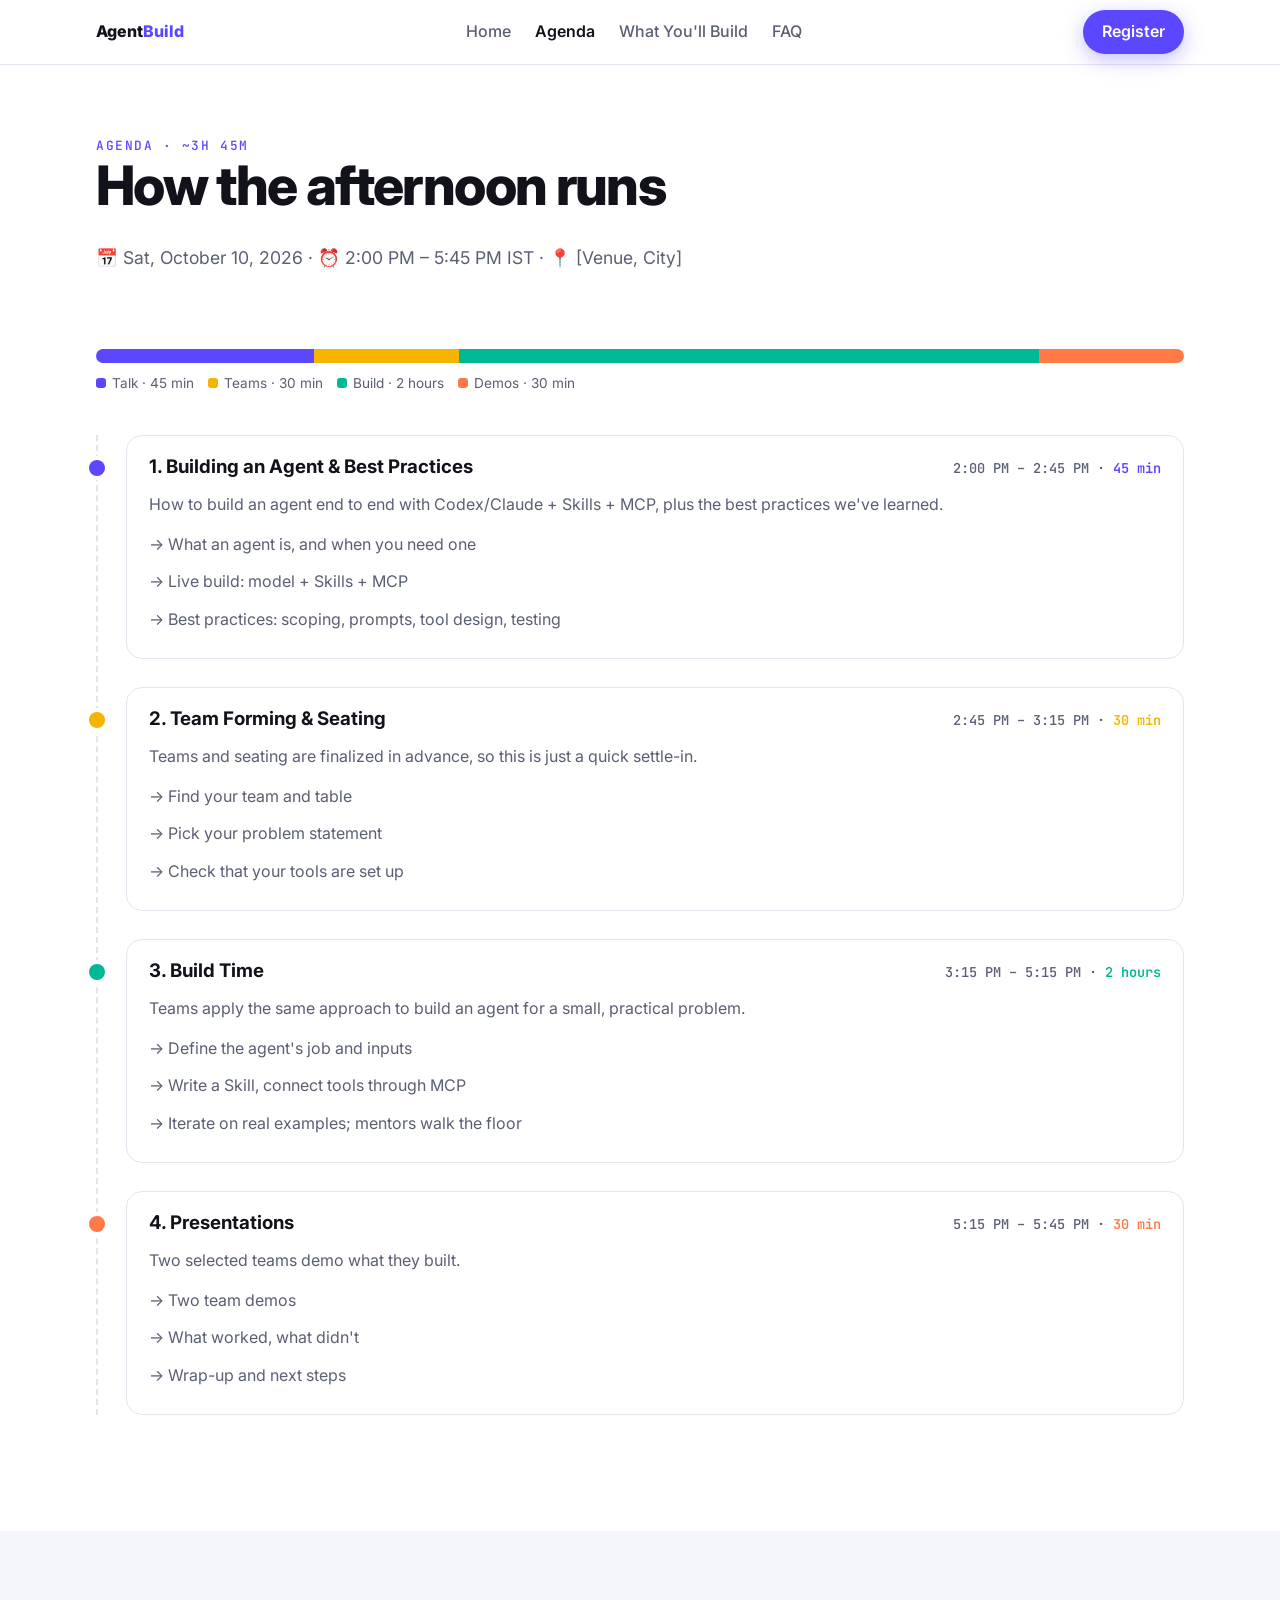
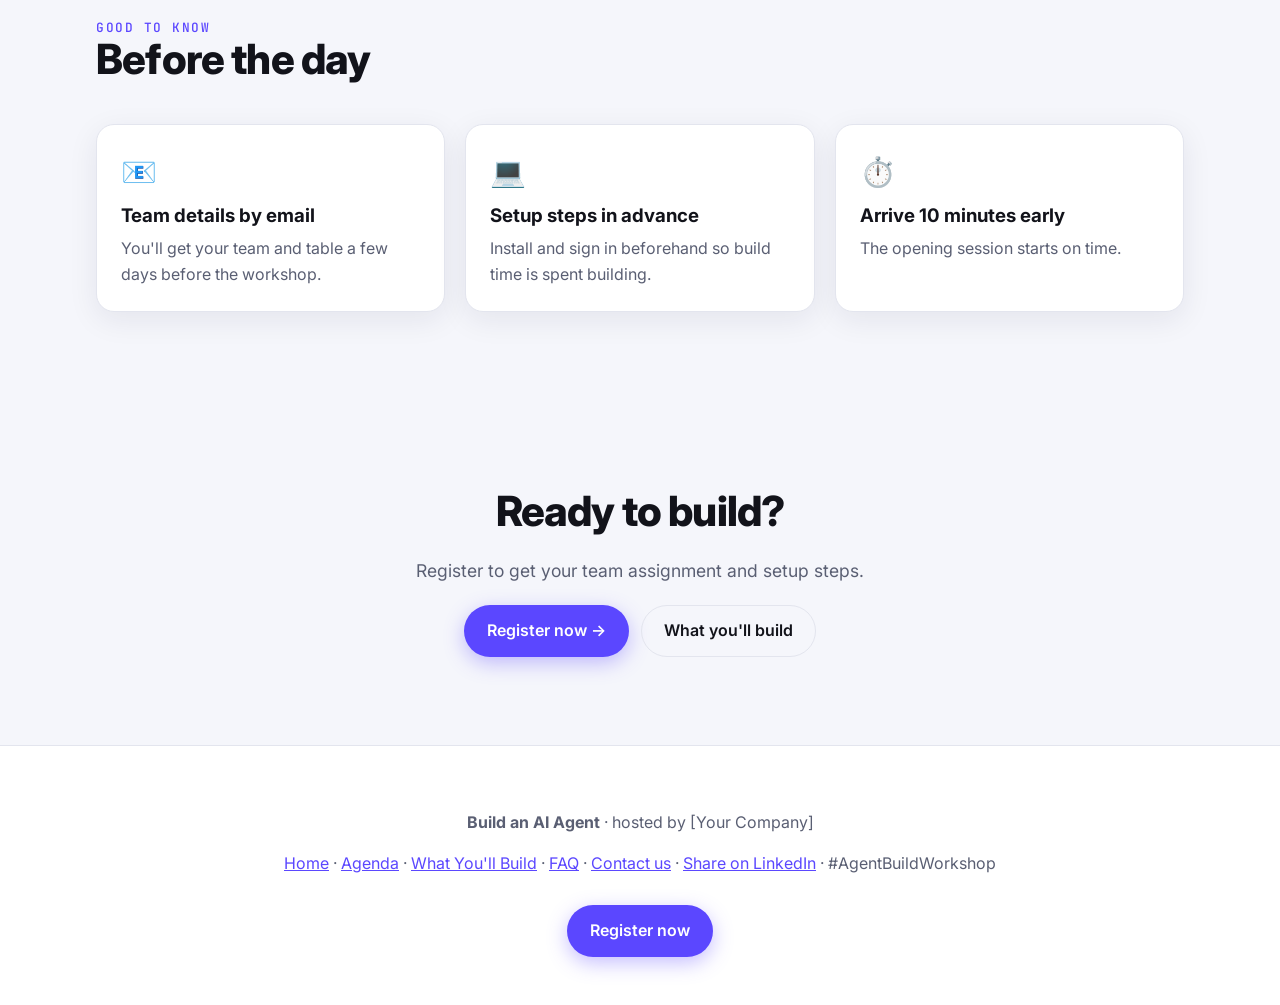
==== agenda.html @ 73a475fc "Split the site into Home, Agenda, Build, FAQ and Register pages Co-Authored-By: Claude Opus 5 <norep" ====
<!doctype html>
<html lang="en">
<head>
<meta charset="utf-8">
<meta name="viewport" content="width=device-width, initial-scale=1">
<title>Agenda · Build an AI Agent Workshop</title>
<meta name="description" content="The half-day plan: a 45-minute agent-building session, team settle-in, 2 hours of build time and team demos.">
<meta property="og:type" content="website">
<meta property="og:title" content="Agenda · Build an AI Agent Workshop">
<meta property="og:description" content="The half-day plan: a 45-minute agent-building session, team settle-in, 2 hours of build time and team demos.">
<meta property="og:image" content="https://YOUR-DOMAIN/og-image.png">
<meta property="og:url" content="https://YOUR-DOMAIN/agenda.html">
<meta name="twitter:card" content="summary_large_image">
<link rel="icon" href="data:image/svg+xml,<svg xmlns='http://www.w3.org/2000/svg' viewBox='0 0 100 100'><text y='.9em' font-size='90'>🤖</text></svg>">
<link rel="preconnect" href="https://fonts.googleapis.com">
<link href="https://fonts.googleapis.com/css2?family=Inter:wght@400;500;600;800&family=JetBrains+Mono:wght@500&display=swap" rel="stylesheet">
<link rel="stylesheet" href="assets/styles.css">
</head>
<body data-page="agenda">
<div id="nav"></div>

<header class="page-head"><div class="wrap">
  <div class="eyebrow">Agenda · ~3h 45m</div>
  <h1>How the afternoon runs</h1>
  <p class="lead">📅 <span data-cfg="dateLabel"></span> · ⏰ <span data-cfg="timeLabel"></span> · 📍 <span data-cfg="venue"></span></p>
</div></header>
<section style="padding-top:24px"><div class="wrap">
  <div class="bar" id="bar" role="img" aria-label="Time split: 45 min talk, 30 min teams, 2 hours build, 30 min demos"></div>
  <div class="legend" id="legend"></div>
  <div class="timeline" id="timeline"></div>
</div></section>
<section class="alt"><div class="wrap reveal">
  <div class="eyebrow">Good to know</div>
  <h2>Before the day</h2>
  <div class="grid">
    <div class="card"><div class="ic">📧</div><h3>Team details by email</h3><p>You'll get your team and table a few days before the workshop.</p></div>
    <div class="card"><div class="ic">💻</div><h3>Setup steps in advance</h3><p>Install and sign in beforehand so build time is spent building.</p></div>
    <div class="card"><div class="ic">⏱️</div><h3>Arrive 10 minutes early</h3><p>The opening session starts on time.</p></div>
  </div>
</div></section>
<section class="alt"><div class="wrap reveal cta-band">
  <h2>Ready to build?</h2><p class="lead" style="margin:0 auto">Register to get your team assignment and setup steps.</p>
  <div class="cta"><a class="btn btn-primary" href="register.html">Register now →</a><a class="btn btn-ghost" href="build.html">What you'll build</a></div>
</div></section>
<div id="footer"></div>
<script src="assets/config.js"></script>
<script src="assets/site.js"></script>
</body>
</html>
---- assets/styles.css ----
:root{
  --bg:#ffffff; --bg-alt:#f5f6fb; --card:#ffffff; --text:#12131a; --muted:#5a5f73; --border:#e3e5ee;
  --primary:#5b47ff; --primary-ink:#ffffff; --accent:#00b894; --accent-2:#ff7a45; --accent-3:#f5b400;
  --shadow:0 8px 30px rgba(20,20,60,.08);
}
@media (prefers-color-scheme: dark){
  :root:not([data-theme="light"]){
    --bg:#0c0d14; --bg-alt:#12141f; --card:#161927; --text:#eef0f7; --muted:#a3a8bd; --border:#262a3d;
    --primary:#8b7bff; --primary-ink:#0c0d14; --accent:#2fe0b4; --accent-2:#ff9a6b; --accent-3:#ffd24d;
    --shadow:0 8px 30px rgba(0,0,0,.4);
  }
}
*{box-sizing:border-box} html{scroll-behavior:smooth} body{margin:0;background:var(--bg);color:var(--text);font:16px/1.6 Inter,system-ui,sans-serif;overflow-x:hidden}
a{color:var(--primary)} h1,h2,h3{line-height:1.15;margin:0 0 .5em} h2{font-size:clamp(1.8rem,4vw,2.6rem);font-weight:800;letter-spacing:-.02em}
.wrap{max-width:1120px;margin:0 auto;padding:0 16px} section{padding:88px 0} .alt{background:var(--bg-alt)}
.eyebrow{font:500 .8rem 'JetBrains Mono',monospace;color:var(--primary);text-transform:uppercase;letter-spacing:.12em}
.lead{color:var(--muted);font-size:1.1rem;max-width:680px}
.btn{display:inline-flex;align-items:center;gap:8px;padding:12px 22px;border-radius:999px;font-weight:600;text-decoration:none;border:1px solid transparent;cursor:pointer;font-size:1rem;transition:transform .15s,box-shadow .15s}
.btn:hover{transform:translateY(-1px)} .btn-primary{background:var(--primary);color:var(--primary-ink);box-shadow:0 6px 20px color-mix(in srgb,var(--primary) 35%,transparent)}
.btn-ghost{border-color:var(--border);color:var(--text);background:transparent}
:focus-visible{outline:3px solid var(--accent);outline-offset:2px}
/* nav */
nav{position:sticky;top:0;z-index:50;background:color-mix(in srgb,var(--bg) 85%,transparent);backdrop-filter:blur(10px);border-bottom:1px solid var(--border)}
nav .wrap{display:flex;align-items:center;justify-content:space-between;height:64px;gap:16px}
.logo{font-weight:800;text-decoration:none;color:var(--text);white-space:nowrap} .logo span{color:var(--primary)}
.links{display:flex;gap:24px} .links a{color:var(--muted);text-decoration:none;font-weight:500} .links a:hover{color:var(--text)}
nav .btn{padding:8px 18px}
@media(max-width:760px){.links{display:none}}
/* hero */
.hero{position:relative;padding:96px 0 80px;overflow:hidden}
.hero-grid{display:grid;grid-template-columns:1.15fr .85fr;gap:40px;align-items:center}
.hero h1{font-size:clamp(2.4rem,6vw,4.2rem);font-weight:800;letter-spacing:-.03em}
.grad{background:linear-gradient(90deg,var(--primary),var(--accent));-webkit-background-clip:text;background-clip:text;color:transparent}
.chips{display:flex;flex-wrap:wrap;gap:8px;margin:20px 0 28px} .chip{padding:6px 12px;border:1px solid var(--border);border-radius:999px;font-size:.9rem;background:var(--card)}
.cta{display:flex;flex-wrap:wrap;gap:12px}
.countdown{display:flex;gap:10px;margin-top:28px} .countdown div{background:var(--card);border:1px solid var(--border);border-radius:12px;padding:8px 12px;text-align:center;min-width:64px}
.countdown b{display:block;font-size:1.4rem} .countdown small{color:var(--muted);font-size:.72rem;text-transform:uppercase}
.flow svg{width:100%;height:auto} .flow .edge{stroke:var(--border);stroke-width:2;fill:none}
.flow .pulse{stroke:var(--primary);stroke-width:3;fill:none;stroke-dasharray:10 190;animation:dash 2.4s linear infinite}
@keyframes dash{to{stroke-dashoffset:-200}}
.flow rect{fill:var(--card);stroke:var(--border)} .flow text{fill:var(--text);font:600 14px Inter} .flow .sub{fill:var(--muted);font:500 11px 'JetBrains Mono'}
@media(max-width:860px){.hero-grid{grid-template-columns:1fr}.hero{padding-top:56px}}
/* cards */
.grid{display:grid;gap:20px;grid-template-columns:repeat(auto-fit,minmax(240px,1fr));margin-top:40px}
.card{background:var(--card);border:1px solid var(--border);border-radius:18px;padding:24px;box-shadow:var(--shadow)}
.card .ic{font-size:1.8rem;margin-bottom:10px} .card p{color:var(--muted);margin:0}
/* agenda */
.timeline{margin-top:40px;position:relative;padding-left:28px;border-left:2px dashed var(--border)}
.tl-item{position:relative;margin-bottom:28px;background:var(--card);border:1px solid var(--border);border-radius:16px;padding:20px 22px}
.tl-item::before{content:"";position:absolute;left:-38px;top:24px;width:16px;height:16px;border-radius:50%;background:var(--c);box-shadow:0 0 0 4px var(--bg)}
.alt .tl-item::before{box-shadow:0 0 0 4px var(--bg-alt)}
.tl-head{display:flex;flex-wrap:wrap;justify-content:space-between;gap:8px;align-items:baseline}
.tl-time{font:500 .85rem 'JetBrains Mono',monospace;color:var(--muted)} .dur{font-weight:600;color:var(--c)} .tl-item p{margin:.3em 0 0;color:var(--muted)}
.bar{display:flex;height:14px;border-radius:999px;overflow:hidden;margin-top:12px} .bar span{display:block}
.legend{display:flex;flex-wrap:wrap;gap:14px;font-size:.85rem;color:var(--muted);margin-top:10px} .legend i{display:inline-block;width:10px;height:10px;border-radius:3px;margin-right:6px}
/* build */
.steps{display:grid;grid-template-columns:1fr auto 1fr auto 1fr;gap:12px;align-items:center;margin:40px 0}
.step{text-align:center} .step h3{margin:.3em 0 .2em} .arrow{font-size:1.6rem;color:var(--primary)}
@media(max-width:760px){.steps{grid-template-columns:1fr}.arrow{transform:rotate(90deg);text-align:center}}
.io{margin-top:14px;font:500 .8rem/1.5 'JetBrains Mono',monospace;background:var(--bg-alt);border-radius:10px;padding:10px 12px;color:var(--text)}
.io em{color:var(--accent);font-style:normal}
.note{font-size:.9rem;color:var(--muted);margin-top:20px}
/* two col */
.two{display:grid;grid-template-columns:1fr 1fr;gap:20px;margin-top:40px} @media(max-width:760px){.two{grid-template-columns:1fr}}
ul.clean{list-style:none;padding:0;margin:0} ul.clean li{padding:6px 0;color:var(--muted)} ul.clean label{cursor:pointer}
/* form */
form{display:grid;grid-template-columns:1fr 1fr;gap:16px;margin-top:32px}
.field{display:flex;flex-direction:column;gap:6px} .field.full{grid-column:1/-1}
label.l{font-weight:600;font-size:.92rem}
input,select{font:inherit;color:var(--text);background:var(--bg);border:1px solid var(--border);border-radius:10px;padding:11px 12px;width:100%}
.err{color:#e5484d;font-size:.82rem;min-height:1em} .invalid{border-color:#e5484d}
.check{display:flex;gap:10px;align-items:flex-start} .check input{width:auto;margin-top:5px}
@media(max-width:640px){form{grid-template-columns:1fr}}
.success{display:none;text-align:center;padding:24px} .success.show{display:block}
/* faq */
details{background:var(--card);border:1px solid var(--border);border-radius:14px;padding:16px 20px;margin-bottom:12px}
summary{font-weight:600;cursor:pointer;list-style:none;display:flex;justify-content:space-between} summary::after{content:"+";color:var(--primary);font-size:1.3rem;line-height:1}
details[open] summary::after{content:"–"} details p{color:var(--muted);margin:.6em 0 0}
footer{border-top:1px solid var(--border);padding:48px 0;text-align:center;color:var(--muted)}
.reveal{opacity:0;transform:translateY(16px);transition:opacity .6s,transform .6s} .reveal.in{opacity:1;transform:none}
@media(prefers-reduced-motion:reduce){.reveal{opacity:1;transform:none;transition:none}.flow .pulse{animation:none}html{scroll-behavior:auto}}
.links a.active{color:var(--text);font-weight:600}
.page-head{padding:72px 0 24px} .page-head h1{font-size:clamp(2.2rem,5vw,3.4rem);font-weight:800;letter-spacing:-.03em}
.menu-btn{display:none;background:none;border:1px solid var(--border);border-radius:10px;color:var(--text);padding:6px 10px;font-size:1.1rem}
@media(max-width:760px){.menu-btn{display:block}.links.open{display:flex;position:absolute;top:64px;left:0;right:0;flex-direction:column;gap:0;background:var(--bg);border-bottom:1px solid var(--border);padding:8px 16px}.links.open a{padding:10px 0}}
.cta-band{text-align:center} .cta-band .cta{justify-content:center;margin-top:20px}
.card h3 a{color:inherit;text-decoration:none} .more{display:inline-block;margin-top:14px;font-weight:600;text-decoration:none}
.detail{display:grid;grid-template-columns:1fr 1fr;gap:16px;margin-top:14px} @media(max-width:640px){.detail{grid-template-columns:1fr}}
.detail h4{margin:0 0 4px;font-size:.8rem;text-transform:uppercase;letter-spacing:.08em;color:var(--primary)} .detail ul{margin:0;padding-left:18px;color:var(--muted)}
.usecase{margin-top:24px;scroll-margin-top:80px}
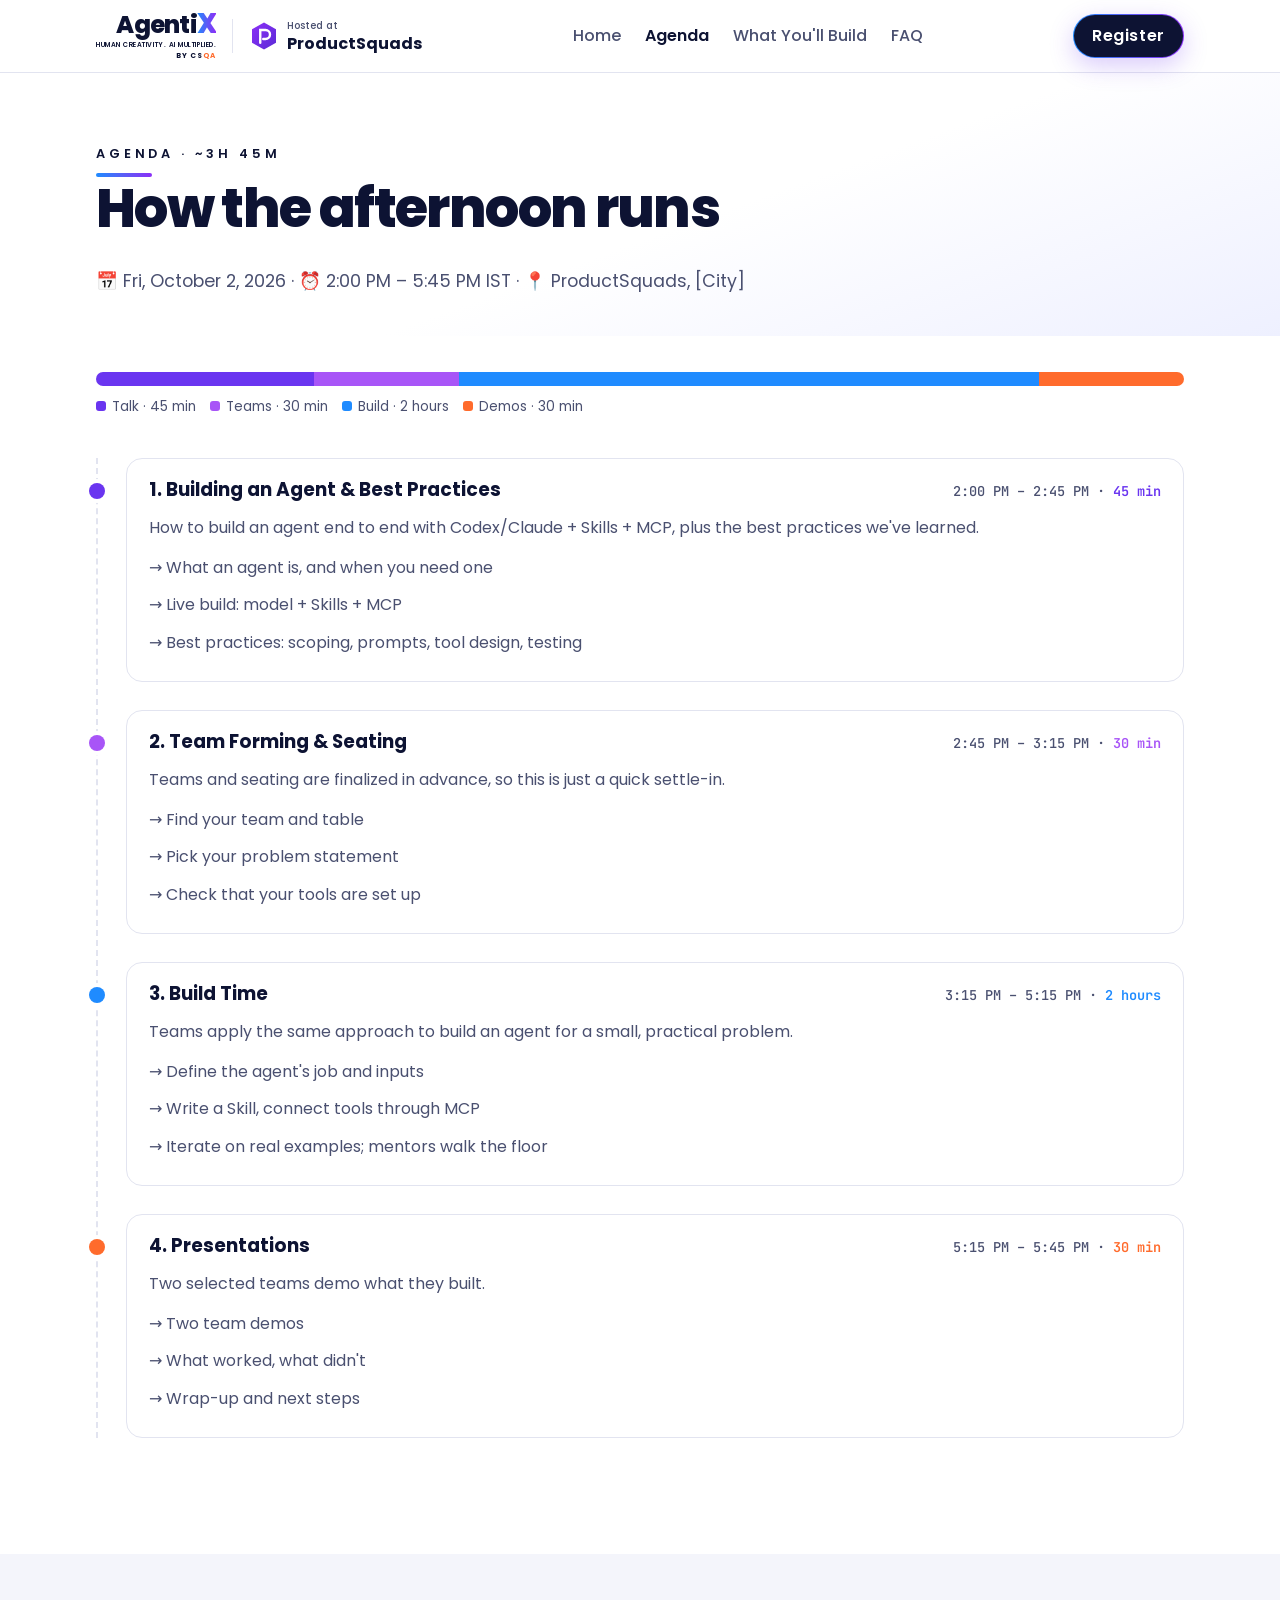
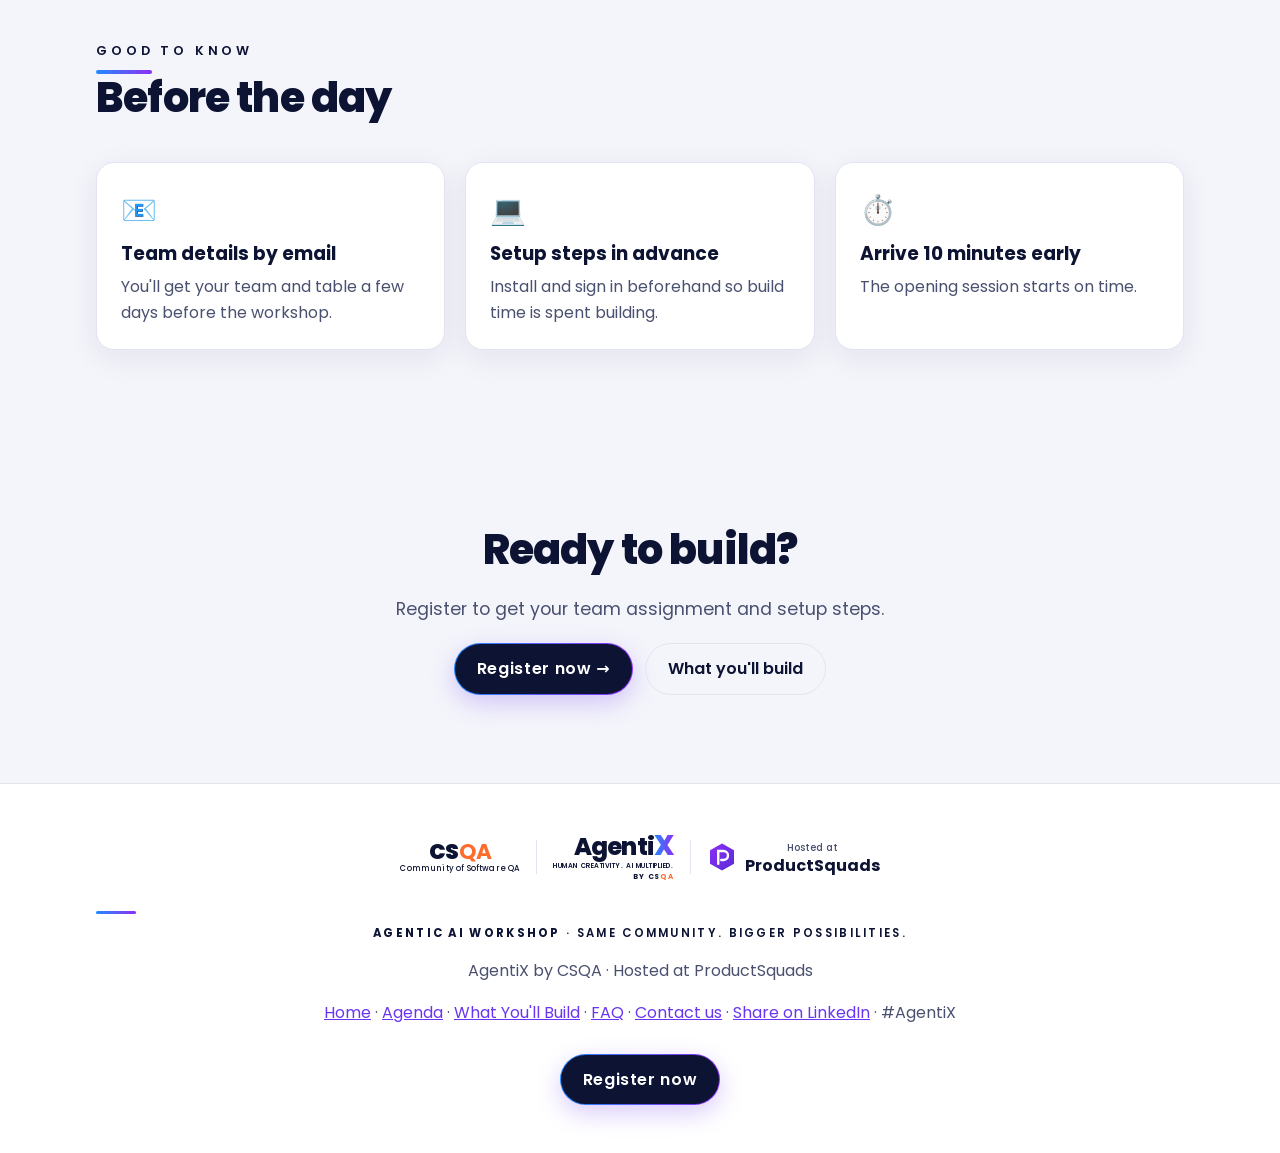
==== commit 216fb9d8: "Match the AgentiX poster: CSQA, AgentiX and ProductSquads branding, poster hero and colors Co-Author" ====
--- a/agenda.html
+++ b/agenda.html
@@ -3,17 +3,17 @@
 <head>
 <meta charset="utf-8">
 <meta name="viewport" content="width=device-width, initial-scale=1">
-<title>Agenda · Build an AI Agent Workshop</title>
+<title>Agenda · Agentic AI Workshop · AgentiX</title>
 <meta name="description" content="The half-day plan: a 45-minute agent-building session, team settle-in, 2 hours of build time and team demos.">
 <meta property="og:type" content="website">
-<meta property="og:title" content="Agenda · Build an AI Agent Workshop">
+<meta property="og:title" content="Agenda · Agentic AI Workshop · AgentiX">
 <meta property="og:description" content="The half-day plan: a 45-minute agent-building session, team settle-in, 2 hours of build time and team demos.">
 <meta property="og:image" content="https://YOUR-DOMAIN/og-image.png">
 <meta property="og:url" content="https://YOUR-DOMAIN/agenda.html">
 <meta name="twitter:card" content="summary_large_image">
-<link rel="icon" href="data:image/svg+xml,<svg xmlns='http://www.w3.org/2000/svg' viewBox='0 0 100 100'><text y='.9em' font-size='90'>🤖</text></svg>">
+<link rel="icon" href="data:image/svg+xml,<svg xmlns='http://www.w3.org/2000/svg' viewBox='0 0 100 100'><text y='.9em' font-size='90'>✴️</text></svg>">
 <link rel="preconnect" href="https://fonts.googleapis.com">
-<link href="https://fonts.googleapis.com/css2?family=Inter:wght@400;500;600;800&family=JetBrains+Mono:wght@500&display=swap" rel="stylesheet">
+<link href="https://fonts.googleapis.com/css2?family=Poppins:wght@400;500;600;700;800;900&family=Caveat:wght@600;700&family=JetBrains+Mono:wght@500&display=swap" rel="stylesheet">
 <link rel="stylesheet" href="assets/styles.css">
 </head>
 <body data-page="agenda">
--- a/assets/styles.css
+++ b/assets/styles.css
@@ -2,13 +2,6 @@
   --bg:#ffffff; --bg-alt:#f5f6fb; --card:#ffffff; --text:#12131a; --muted:#5a5f73; --border:#e3e5ee;
   --primary:#5b47ff; --primary-ink:#ffffff; --accent:#00b894; --accent-2:#ff7a45; --accent-3:#f5b400;
   --shadow:0 8px 30px rgba(20,20,60,.08);
-}
-@media (prefers-color-scheme: dark){
-  :root:not([data-theme="light"]){
-    --bg:#0c0d14; --bg-alt:#12141f; --card:#161927; --text:#eef0f7; --muted:#a3a8bd; --border:#262a3d;
-    --primary:#8b7bff; --primary-ink:#0c0d14; --accent:#2fe0b4; --accent-2:#ff9a6b; --accent-3:#ffd24d;
-    --shadow:0 8px 30px rgba(0,0,0,.4);
-  }
 }
 *{box-sizing:border-box} html{scroll-behavior:smooth} body{margin:0;background:var(--bg);color:var(--text);font:16px/1.6 Inter,system-ui,sans-serif;overflow-x:hidden}
 a{color:var(--primary)} h1,h2,h3{line-height:1.15;margin:0 0 .5em} h2{font-size:clamp(1.8rem,4vw,2.6rem);font-weight:800;letter-spacing:-.02em}
@@ -88,3 +81,78 @@
 .detail{display:grid;grid-template-columns:1fr 1fr;gap:16px;margin-top:14px} @media(max-width:640px){.detail{grid-template-columns:1fr}}
 .detail h4{margin:0 0 4px;font-size:.8rem;text-transform:uppercase;letter-spacing:.08em;color:var(--primary)} .detail ul{margin:0;padding-left:18px;color:var(--muted)}
 .usecase{margin-top:24px;scroll-margin-top:80px}
+
+/* ===== AgentiX poster theme ===== */
+:root{
+  --bg:#ffffff; --bg-alt:#f4f5fb; --card:#ffffff; --text:#0d1333; --muted:#4a5070; --border:#e2e4f0;
+  --navy:#0d1333; --blue:#1f8bff; --purple:#7b2ff7; --violet:#a855f7; --orange:#ff6b2c;
+  --primary:#6a35f0; --primary-ink:#fff; --accent:#1f8bff; --accent-2:#ff6b2c; --accent-3:#a855f7;
+  --brand-grad:linear-gradient(90deg,#1f8bff 0%,#5b5cf6 50%,#8b2ff7 100%);
+}
+body{font-family:Poppins,Inter,system-ui,sans-serif}
+h1,h2,h3{font-family:Poppins,sans-serif} h2{font-weight:800}
+.eyebrow{font:600 .8rem Poppins,sans-serif;letter-spacing:.3em;color:var(--navy)}
+.eyebrow::after{content:"";display:block;width:56px;height:4px;border-radius:4px;background:var(--brand-grad);margin-top:10px}
+.grad{background:var(--brand-grad);-webkit-background-clip:text;background-clip:text;color:transparent}
+.btn-primary{background:var(--navy);color:#fff;border:1.5px solid transparent;background-image:linear-gradient(var(--navy),var(--navy)),var(--brand-grad);background-origin:border-box;background-clip:padding-box,border-box;box-shadow:0 8px 24px rgba(106,53,240,.25);letter-spacing:.04em}
+.btn-ghost{border-color:var(--border);color:var(--navy)}
+
+/* logos (text lockups; swap for image files if you have them) */
+.brandbar{display:flex;align-items:center;gap:16px;text-decoration:none;color:var(--navy)}
+.brandbar .sep{width:1px;height:34px;background:var(--border)}
+.lg-csqa{font:900 1.35rem/1 Poppins,sans-serif;color:var(--navy);letter-spacing:-.02em} .lg-csqa b{color:var(--orange)}
+.lg-csqa small{display:block;font:500 .5rem/1.4 Poppins;letter-spacing:.02em;color:var(--navy)}
+.lg-agentix{font:800 1.5rem/1 Poppins,sans-serif;color:var(--navy);letter-spacing:-.03em;text-align:right}
+.lg-agentix i{font-style:normal;background:var(--brand-grad);-webkit-background-clip:text;background-clip:text;color:transparent;font-size:1.15em}
+.lg-agentix small{display:block;font:600 .46rem/1.3 Poppins;letter-spacing:.14em;color:var(--navy);text-align:right}
+.lg-ps{display:flex;align-items:center;gap:8px;font:700 1rem/1 Poppins,sans-serif;color:var(--navy)}
+.lg-ps .hosted{display:block;font:500 .62rem Poppins;color:var(--muted);margin-bottom:3px}
+.ps-mark{width:30px;height:30px;flex:none}
+@media(max-width:600px){.brandbar .hide-md{display:none}}
+@media(max-width:1060px) and (min-width:761px){nav .links{gap:14px;font-size:.9rem}}
+nav .wrap{height:72px}
+
+/* hero, poster style */
+.hero{background:#fff;padding:64px 0 72px}
+.hero::before{content:"";position:absolute;inset:0 0 0 48%;background:
+  linear-gradient(115deg,transparent 0 30%,rgba(123,47,247,.10) 30% 45%,transparent 45%),
+  linear-gradient(135deg,rgba(31,139,255,.10),rgba(168,85,247,.16)),
+  linear-gradient(160deg,#eef0ff,#dfe3f7);clip-path:polygon(18% 0,100% 0,100% 100%,0 100%);z-index:0}
+.hero .wrap{position:relative;z-index:1}
+.hero h1{font-size:clamp(2.8rem,7.5vw,5.4rem);font-weight:900;letter-spacing:-.035em;line-height:1;margin:.25em 0 .2em;color:var(--navy)}
+.pillars{display:flex;gap:18px;font-size:1.25rem;color:var(--navy);margin-bottom:18px} .pillars span+span::before{content:"|";color:var(--purple);margin-right:18px}
+.hero .lead{color:var(--navy);font-size:1.15rem}
+.meta{display:flex;flex-wrap:wrap;gap:20px;align-items:center;margin:26px 0}
+.meta-item{display:flex;gap:12px;align-items:center} .meta-item svg{width:34px;height:34px;flex:none}
+.meta-item small{display:block;font-size:.7rem;letter-spacing:.12em;text-transform:uppercase;color:var(--muted)}
+.meta-item b{font-size:1.2rem;color:var(--navy)} .meta-item b sup{font-size:.6em}
+.meta .vr{width:1px;height:44px;background:var(--border)}
+.tagline{margin-top:28px;font:600 .72rem/1.6 Poppins;letter-spacing:.2em;color:var(--navy);text-transform:uppercase}
+.tagline::before{content:"";display:block;width:40px;height:3px;background:var(--brand-grad);margin-bottom:10px;border-radius:3px}
+
+/* scene: whiteboard + laptop + mug */
+.scene{position:relative;min-height:440px}
+.board{position:absolute;right:0;top:0;width:62%;height:300px;background:#fff;border:6px solid #c9ccd8;border-radius:6px;box-shadow:var(--shadow);padding:18px 20px;transform:rotate(-2deg)}
+.board p{margin:0;font:600 1.05rem/1.55 'Caveat','Comic Sans MS',cursive;color:#3a3f63;letter-spacing:.08em}
+.note-s{position:absolute;padding:10px;font:700 .7rem/1.2 'Caveat',cursive;color:#1b1d3a;text-align:center;box-shadow:0 4px 10px rgba(0,0,0,.15);display:grid;place-items:center}
+.n1{left:18px;bottom:40px;width:62px;height:56px;background:#9b8cff;transform:rotate(-5deg)}
+.n2{left:92px;bottom:30px;width:62px;height:56px;background:#5aa8ff;transform:rotate(4deg)}
+.n3{right:14px;bottom:-26px;width:70px;height:64px;background:#b774ff;transform:rotate(-6deg)}
+.laptop{position:absolute;left:0;bottom:30px;width:74%}
+.laptop .screen{background:linear-gradient(145deg,#0b1030,#1a1450);border:10px solid #22252f;border-bottom-width:14px;border-radius:14px 14px 0 0;aspect-ratio:16/10;padding:12% 10%;color:#fff;position:relative;overflow:hidden}
+.laptop .screen::after{content:"";position:absolute;right:-30%;top:-20%;width:80%;height:140%;border:1px solid rgba(123,97,255,.35);border-radius:50%}
+.laptop .screen h3{font-size:clamp(1.1rem,2.3vw,1.7rem);font-weight:700;margin:0;line-height:1.2}
+.laptop .screen h3 span{background:var(--brand-grad);-webkit-background-clip:text;background-clip:text;color:transparent}
+.laptop .screen hr{width:36px;height:3px;border:0;background:var(--brand-grad);margin:14px 0 0}
+.laptop .base{height:14px;background:linear-gradient(#c6c9d3,#8e929e);border-radius:0 0 14px 14px;margin:0 -6%}
+.mug{position:absolute;right:4%;bottom:34px;width:92px;height:112px;background:#15161c;border-radius:6px 6px 14px 14px;color:#fff;font:600 .58rem/1.5 Poppins;letter-spacing:.1em;padding:16px 10px}
+.mug::after{content:"";position:absolute;right:-22px;top:26px;width:26px;height:44px;border:8px solid #15161c;border-left:0;border-radius:0 20px 20px 0}
+.mug i{display:block;width:26px;height:2px;background:var(--brand-grad);margin-top:6px}
+@media(max-width:860px){.hero::before{inset:auto 0 0 0;height:420px;clip-path:none}.scene{min-height:380px;margin-top:10px}}
+
+/* footer brand */
+footer .brandbar{justify-content:center;flex-wrap:wrap;margin-bottom:18px}
+.page-head{background:linear-gradient(160deg,#fff 55%,#eef0ff)}
+.lg-agentix{display:inline-flex;flex-direction:column;align-items:flex-end;white-space:nowrap}
+.lg-agentix small{font-size:.42rem;letter-spacing:.08em;margin-top:3px}
+.lg-agentix em{font:700 .45rem Poppins;font-style:normal;letter-spacing:.1em;color:var(--navy)} .lg-agentix em b{color:var(--orange)}
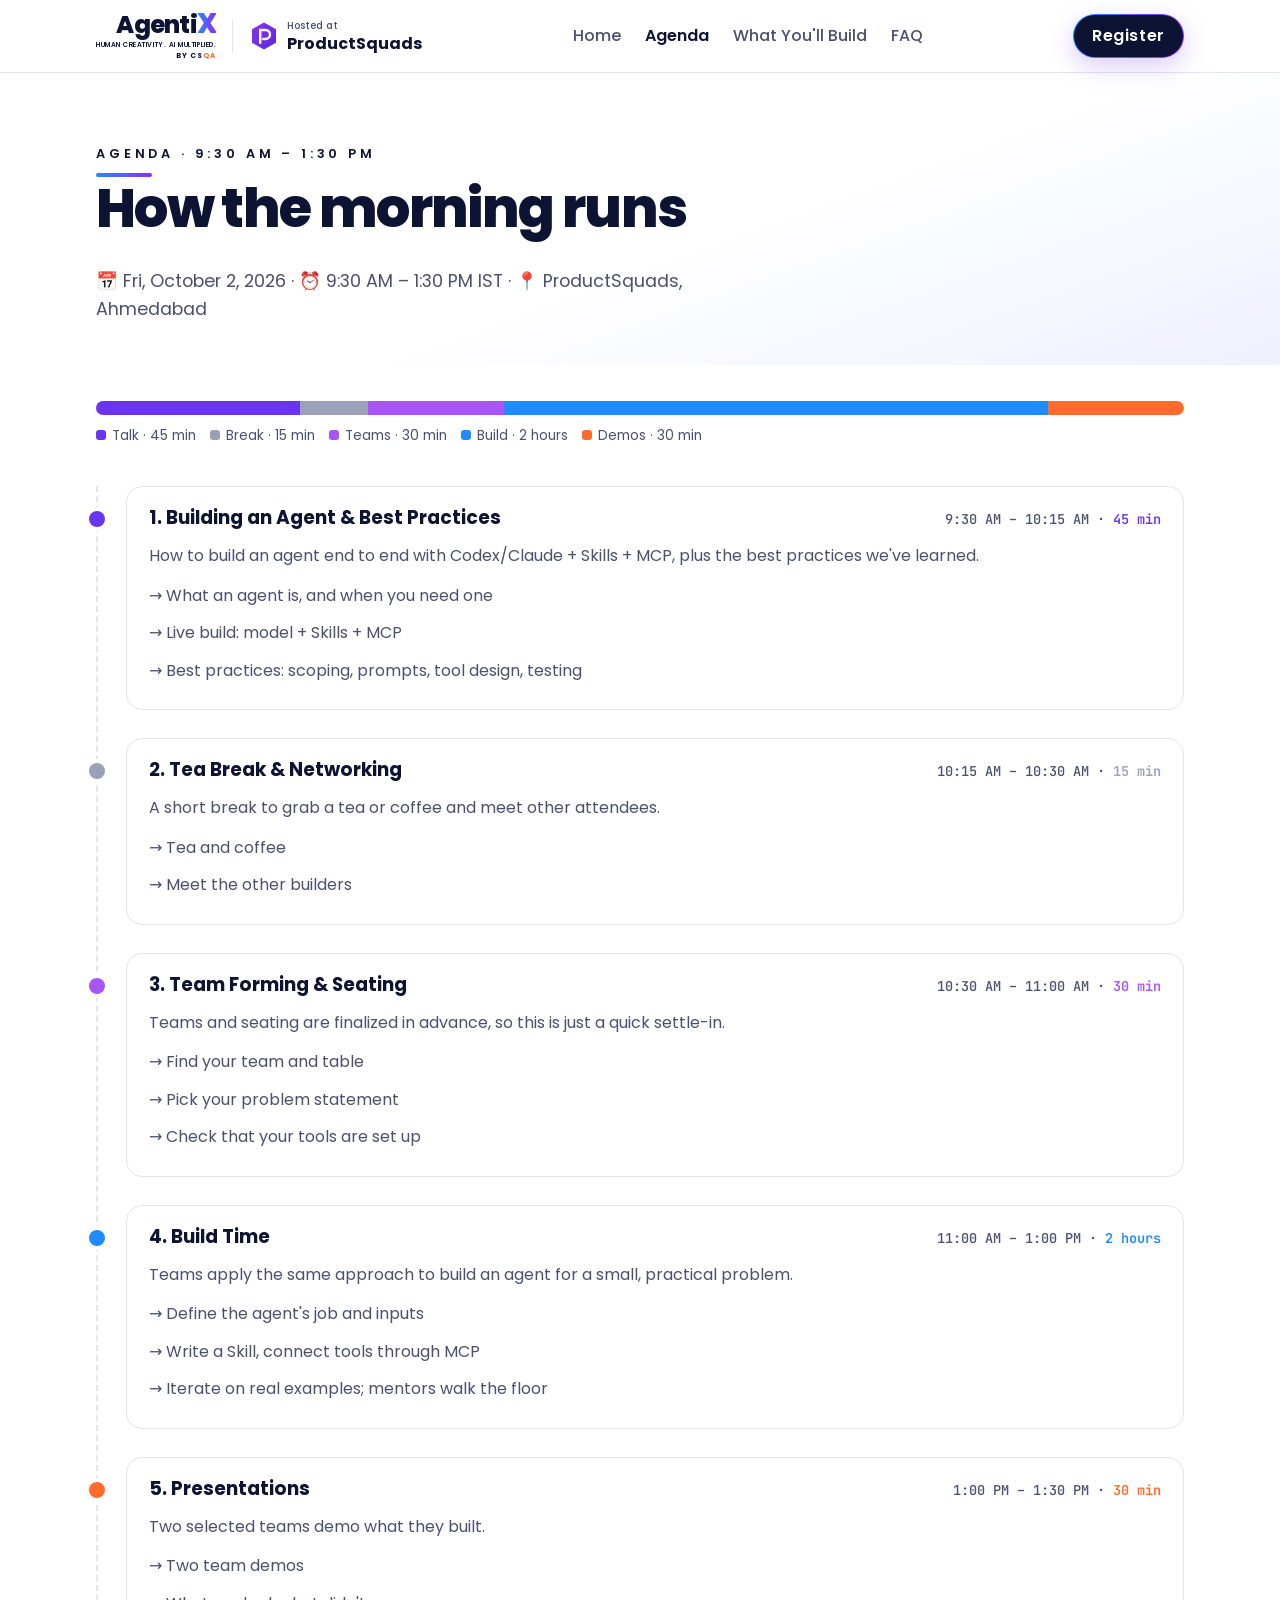
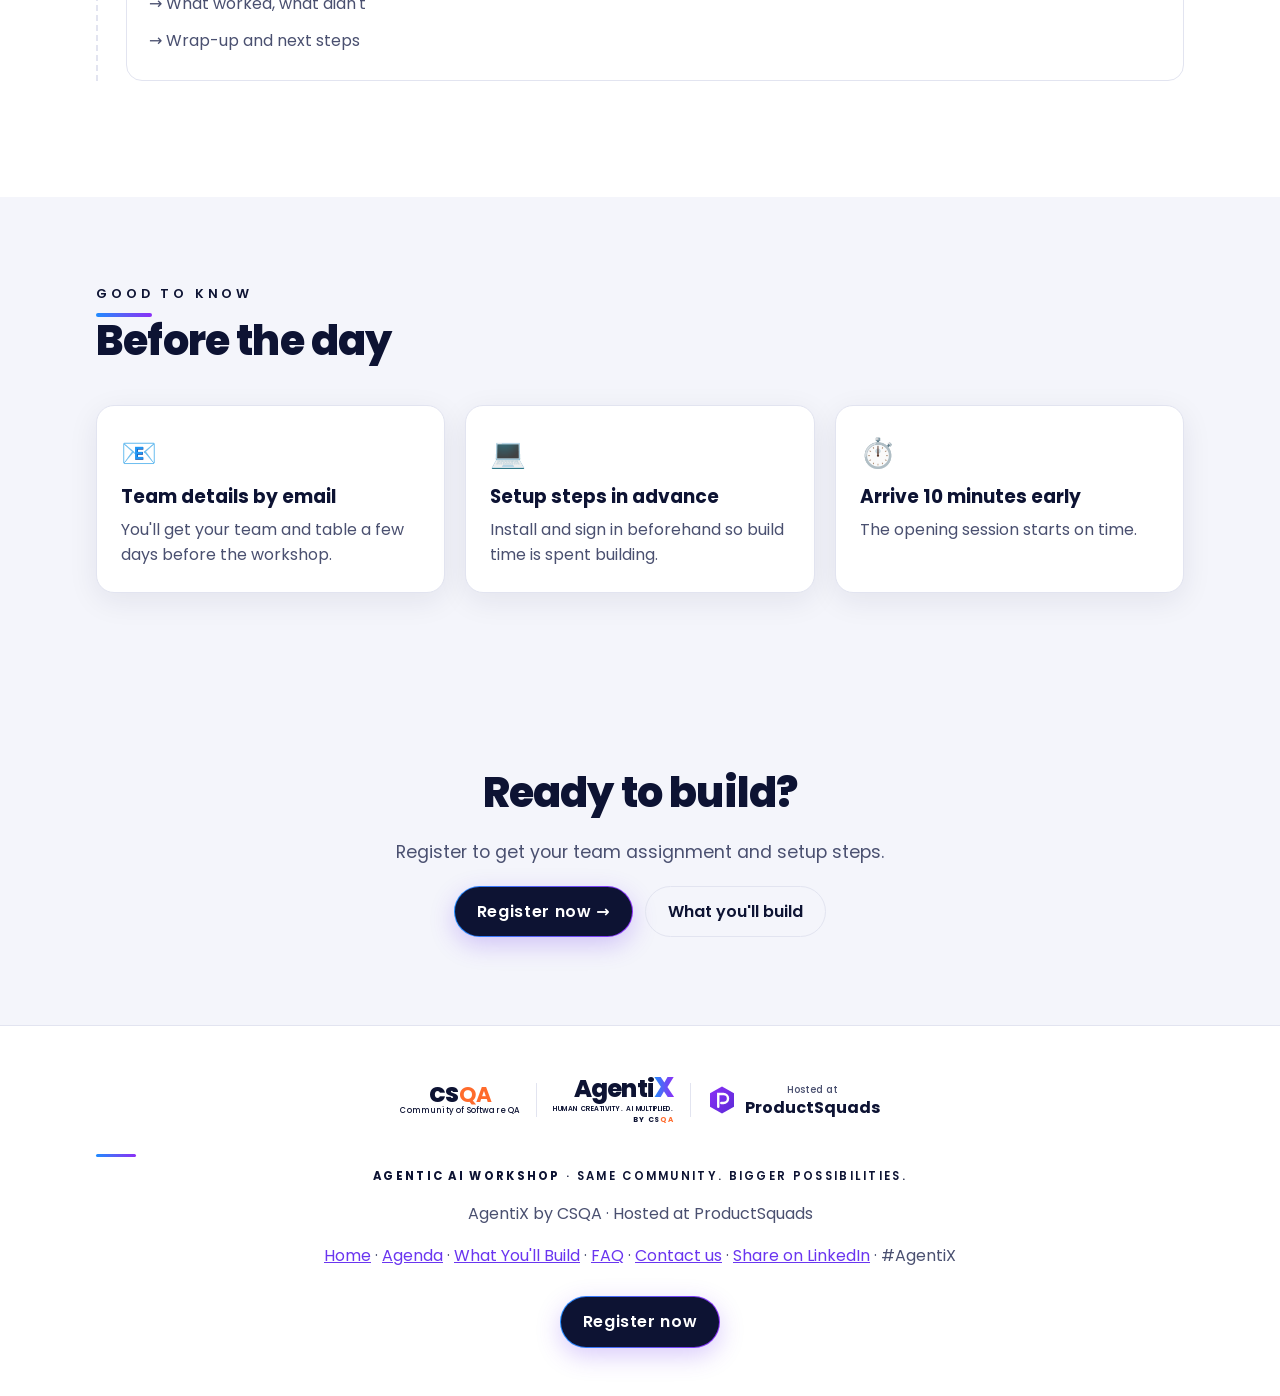
==== commit ec9b6121: "Move the workshop to 9:30 AM – 1:30 PM and add a 15-minute break Co-Authored-By: Claude Opus 5 <nore" ====
--- a/agenda.html
+++ b/agenda.html
@@ -20,12 +20,12 @@
 <div id="nav"></div>
 
 <header class="page-head"><div class="wrap">
-  <div class="eyebrow">Agenda · ~3h 45m</div>
-  <h1>How the afternoon runs</h1>
+  <div class="eyebrow">Agenda · 9:30 AM – 1:30 PM</div>
+  <h1>How the morning runs</h1>
   <p class="lead">📅 <span data-cfg="dateLabel"></span> · ⏰ <span data-cfg="timeLabel"></span> · 📍 <span data-cfg="venue"></span></p>
 </div></header>
 <section style="padding-top:24px"><div class="wrap">
-  <div class="bar" id="bar" role="img" aria-label="Time split: 45 min talk, 30 min teams, 2 hours build, 30 min demos"></div>
+  <div class="bar" id="bar" role="img" aria-label="Time split: 45 min talk, 15 min break, 30 min teams, 2 hours build, 30 min demos"></div>
   <div class="legend" id="legend"></div>
   <div class="timeline" id="timeline"></div>
 </div></section>
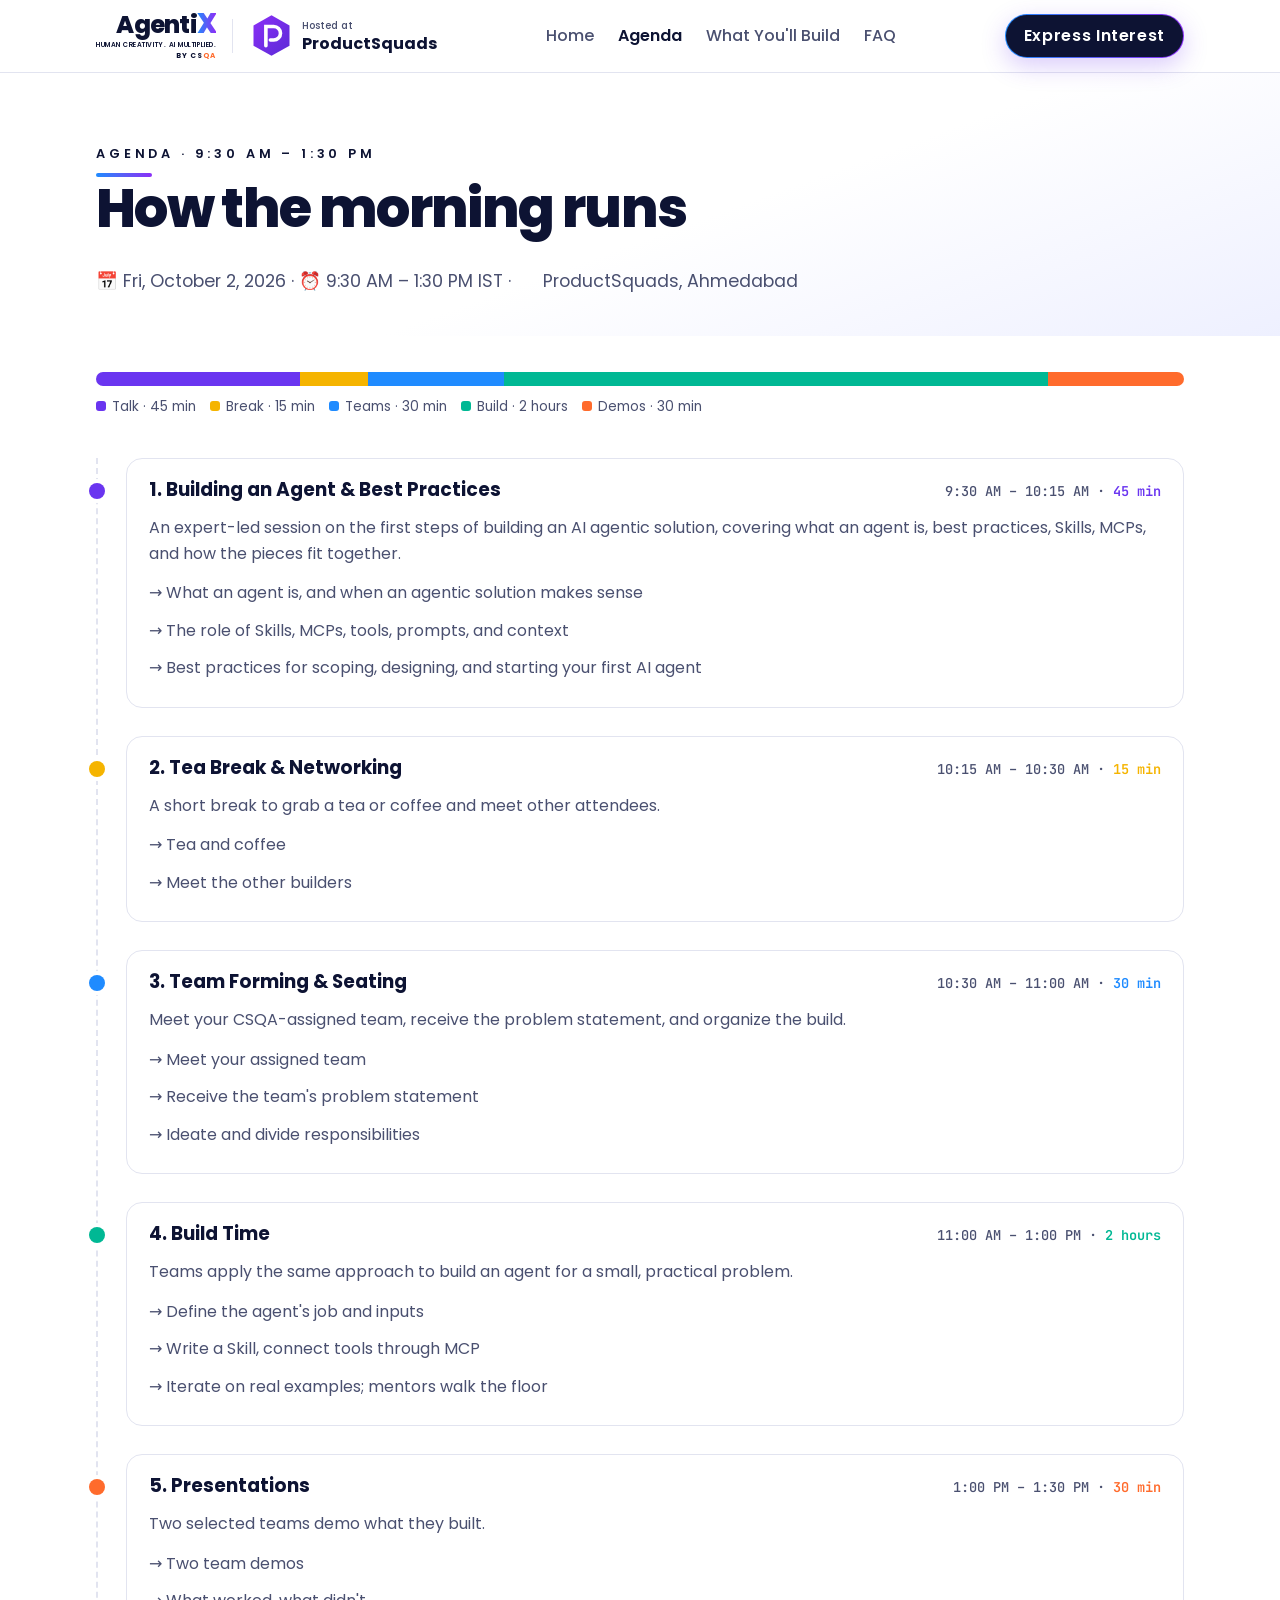
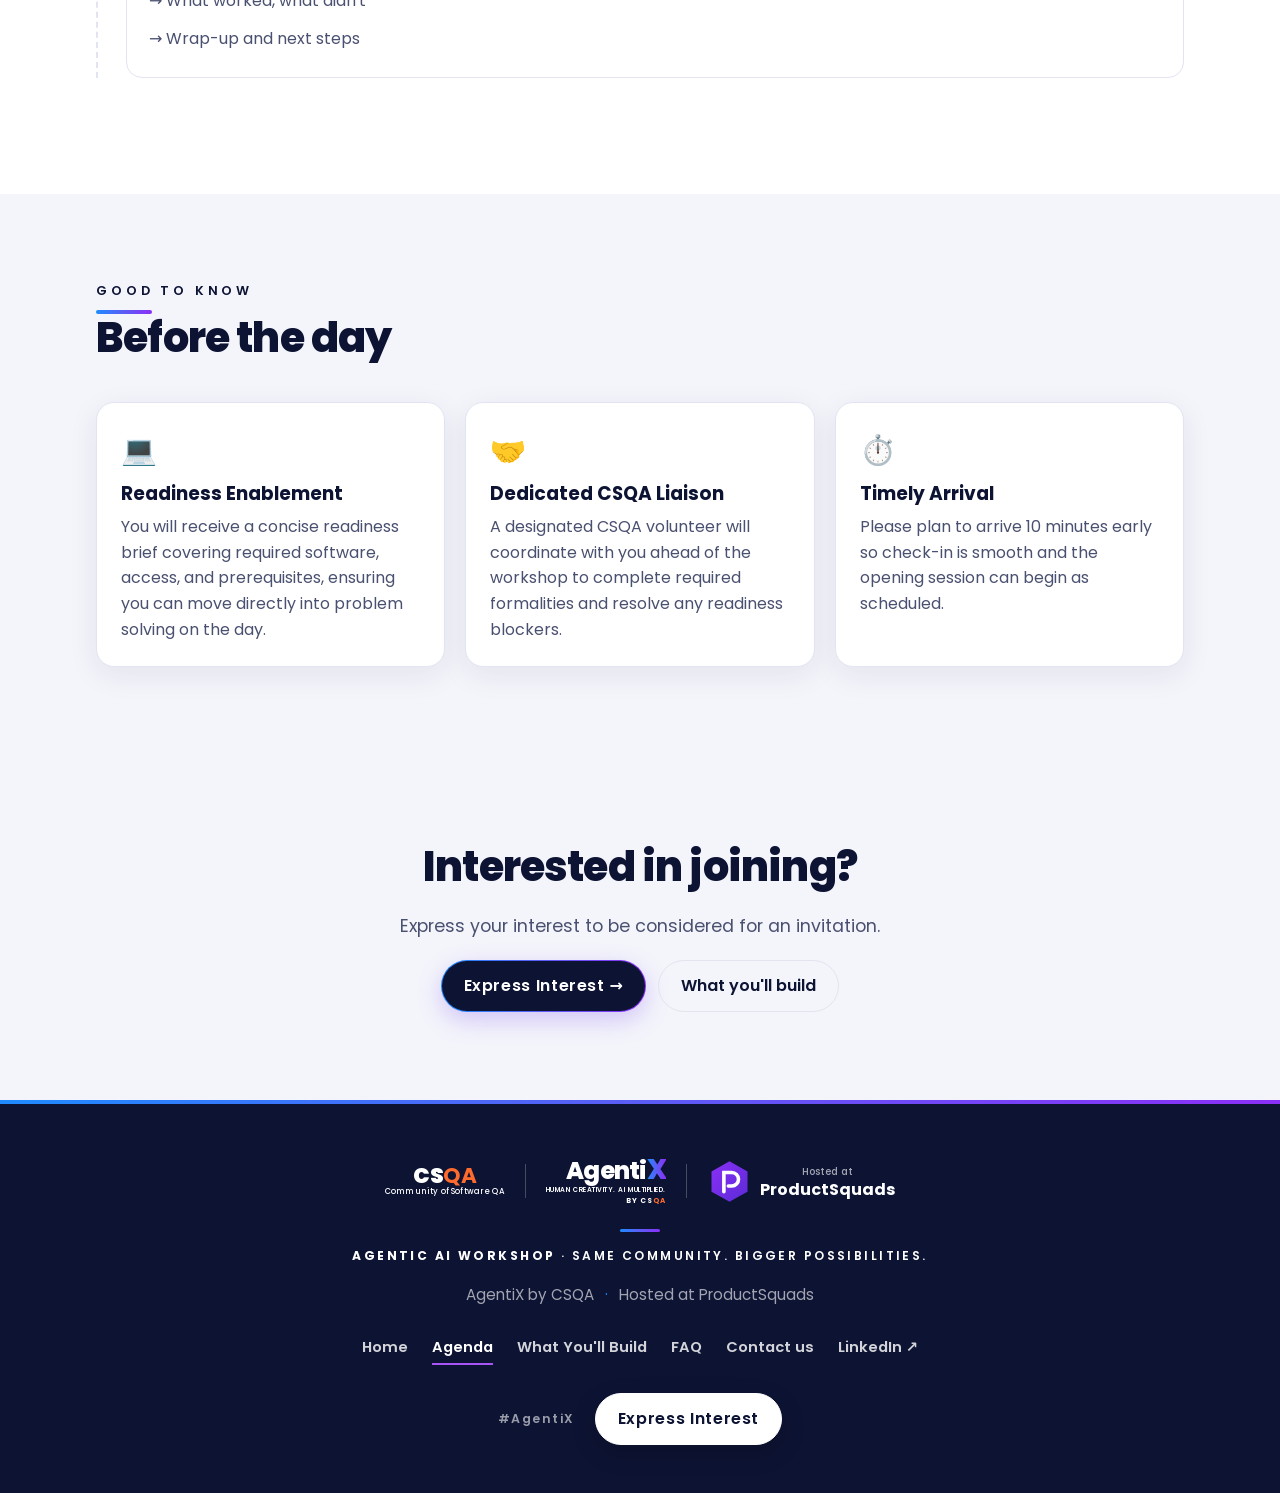
==== commit 937276a0: "Refresh workshop content and interest flow" ====
--- a/agenda.html
+++ b/agenda.html
@@ -4,14 +4,14 @@
 <meta charset="utf-8">
 <meta name="viewport" content="width=device-width, initial-scale=1">
 <title>Agenda · Agentic AI Workshop · AgentiX</title>
-<meta name="description" content="The half-day plan: a 45-minute agent-building session, team settle-in, 2 hours of build time and team demos.">
+<meta name="description" content="The four-hour plan: an expert-led AI Agent session, networking break, assigned-team setup, two-hour build, and team demos.">
 <meta property="og:type" content="website">
 <meta property="og:title" content="Agenda · Agentic AI Workshop · AgentiX">
-<meta property="og:description" content="The half-day plan: a 45-minute agent-building session, team settle-in, 2 hours of build time and team demos.">
+<meta property="og:description" content="The four-hour plan: an expert-led AI Agent session, networking break, assigned-team setup, two-hour build, and team demos.">
 <meta property="og:image" content="https://YOUR-DOMAIN/og-image.png">
 <meta property="og:url" content="https://YOUR-DOMAIN/agenda.html">
 <meta name="twitter:card" content="summary_large_image">
-<link rel="icon" href="data:image/svg+xml,<svg xmlns='http://www.w3.org/2000/svg' viewBox='0 0 100 100'><text y='.9em' font-size='90'>✴️</text></svg>">
+<link rel="icon" type="image/jpeg" href="assets/logos/productsquadss_logo.jpeg">
 <link rel="preconnect" href="https://fonts.googleapis.com">
 <link href="https://fonts.googleapis.com/css2?family=Poppins:wght@400;500;600;700;800;900&family=Caveat:wght@600;700&family=JetBrains+Mono:wght@500&display=swap" rel="stylesheet">
 <link rel="stylesheet" href="assets/styles.css">
@@ -22,10 +22,10 @@
 <header class="page-head"><div class="wrap">
   <div class="eyebrow">Agenda · 9:30 AM – 1:30 PM</div>
   <h1>How the morning runs</h1>
-  <p class="lead">📅 <span data-cfg="dateLabel"></span> · ⏰ <span data-cfg="timeLabel"></span> · 📍 <span data-cfg="venue"></span></p>
+  <p class="lead agenda-meta">📅 <span data-cfg="dateLabel"></span> · ⏰ <span data-cfg="timeLabel"></span> · <img class="venue-mark" src="assets/logos/productsquadss_logo.jpeg" alt=""> <span class="nowrap" data-cfg="venue"></span></p>
 </div></header>
 <section style="padding-top:24px"><div class="wrap">
-  <div class="bar" id="bar" role="img" aria-label="Time split: 45 min talk, 15 min break, 30 min teams, 2 hours build, 30 min demos"></div>
+  <div class="bar" id="bar" role="img" aria-label="Time split: 45 min expert session, 15 min break, 30 min teams, 2 hours build, 30 min demos"></div>
   <div class="legend" id="legend"></div>
   <div class="timeline" id="timeline"></div>
 </div></section>
@@ -33,14 +33,14 @@
   <div class="eyebrow">Good to know</div>
   <h2>Before the day</h2>
   <div class="grid">
-    <div class="card"><div class="ic">📧</div><h3>Team details by email</h3><p>You'll get your team and table a few days before the workshop.</p></div>
-    <div class="card"><div class="ic">💻</div><h3>Setup steps in advance</h3><p>Install and sign in beforehand so build time is spent building.</p></div>
-    <div class="card"><div class="ic">⏱️</div><h3>Arrive 10 minutes early</h3><p>The opening session starts on time.</p></div>
+    <div class="card"><div class="ic">💻</div><h3>Readiness Enablement</h3><p>You will receive a concise readiness brief covering required software, access, and prerequisites, ensuring you can move directly into problem solving on the day.</p></div>
+    <div class="card"><div class="ic">🤝</div><h3>Dedicated CSQA Liaison</h3><p>A designated CSQA volunteer will coordinate with you ahead of the workshop to complete required formalities and resolve any readiness blockers.</p></div>
+    <div class="card"><div class="ic">⏱️</div><h3>Timely Arrival</h3><p>Please plan to arrive 10 minutes early so check-in is smooth and the opening session can begin as scheduled.</p></div>
   </div>
 </div></section>
 <section class="alt"><div class="wrap reveal cta-band">
-  <h2>Ready to build?</h2><p class="lead" style="margin:0 auto">Register to get your team assignment and setup steps.</p>
-  <div class="cta"><a class="btn btn-primary" href="register.html">Register now →</a><a class="btn btn-ghost" href="build.html">What you'll build</a></div>
+  <h2>Interested in joining?</h2><p class="lead" style="margin:0 auto">Express your interest to be considered for an invitation.</p>
+  <div class="cta"><a class="btn btn-primary" href="register.html">Express Interest →</a><a class="btn btn-ghost" href="build.html">What you'll build</a></div>
 </div></section>
 <div id="footer"></div>
 <script src="assets/config.js"></script>
--- a/assets/styles.css
+++ b/assets/styles.css
@@ -1,6 +1,6 @@
 :root{
   --bg:#ffffff; --bg-alt:#f5f6fb; --card:#ffffff; --text:#12131a; --muted:#5a5f73; --border:#e3e5ee;
-  --primary:#5b47ff; --primary-ink:#ffffff; --accent:#00b894; --accent-2:#ff7a45; --accent-3:#f5b400;
+  --primary:#5b47ff; --primary-ink:#ffffff; --accent:#00b894; --accent-2:#ff7a45; --accent-3:#f5b400; --accent-4:#1f8bff; --accent-5:#f5b400;
   --shadow:0 8px 30px rgba(20,20,60,.08);
 }
 *{box-sizing:border-box} html{scroll-behavior:smooth} body{margin:0;background:var(--bg);color:var(--text);font:16px/1.6 Inter,system-ui,sans-serif;overflow-x:hidden}
@@ -8,6 +8,8 @@
 .wrap{max-width:1120px;margin:0 auto;padding:0 16px} section{padding:88px 0} .alt{background:var(--bg-alt)}
 .eyebrow{font:500 .8rem 'JetBrains Mono',monospace;color:var(--primary);text-transform:uppercase;letter-spacing:.12em}
 .lead{color:var(--muted);font-size:1.1rem;max-width:680px}
+.agenda-meta{max-width:none}
+.nowrap{white-space:nowrap}
 .btn{display:inline-flex;align-items:center;gap:8px;padding:12px 22px;border-radius:999px;font-weight:600;text-decoration:none;border:1px solid transparent;cursor:pointer;font-size:1rem;transition:transform .15s,box-shadow .15s}
 .btn:hover{transform:translateY(-1px)} .btn-primary{background:var(--primary);color:var(--primary-ink);box-shadow:0 6px 20px color-mix(in srgb,var(--primary) 35%,transparent)}
 .btn-ghost{border-color:var(--border);color:var(--text);background:transparent}
@@ -47,9 +49,38 @@
 .bar{display:flex;height:14px;border-radius:999px;overflow:hidden;margin-top:12px} .bar span{display:block}
 .legend{display:flex;flex-wrap:wrap;gap:14px;font-size:.85rem;color:var(--muted);margin-top:10px} .legend i{display:inline-block;width:10px;height:10px;border-radius:3px;margin-right:6px}
 /* build */
-.steps{display:grid;grid-template-columns:1fr auto 1fr auto 1fr;gap:12px;align-items:center;margin:40px 0}
-.step{text-align:center} .step h3{margin:.3em 0 .2em} .arrow{font-size:1.6rem;color:var(--primary)}
-@media(max-width:760px){.steps{grid-template-columns:1fr}.arrow{transform:rotate(90deg);text-align:center}}
+.agent-map{display:grid;grid-template-columns:minmax(150px,.8fr) 36px minmax(500px,2.8fr) 36px minmax(150px,.8fr);gap:10px;align-items:stretch;margin:40px 0 8px}
+.arch-node,.agent-shell{border:1px solid var(--border);border-radius:8px}
+.arch-node{position:relative;display:flex;min-height:210px;flex-direction:column;justify-content:center;padding:24px 20px;background:#fff;box-shadow:var(--shadow);overflow:hidden}
+.arch-node::before{content:"";position:absolute;inset:0 0 auto;height:5px;background:var(--tone)}
+.arch-node h3,.agent-component h3{margin:8px 0 5px;font-size:1.08rem;color:var(--navy)}
+.arch-node p,.agent-component p{margin:0;color:var(--muted);font-size:.88rem;line-height:1.55}
+.arch-tag{font:700 .68rem/1 Poppins,sans-serif;letter-spacing:.14em;text-transform:uppercase;color:var(--tone)}
+.arch-symbol{display:grid;place-items:center;width:38px;height:38px;margin-top:16px;border:1px solid color-mix(in srgb,var(--tone) 32%,white);border-radius:50%;background:color-mix(in srgb,var(--tone) 10%,white);color:var(--tone);font-weight:800;font-size:1.2rem}
+.arch-input{--tone:var(--blue)}
+.arch-output{--tone:var(--accent)}
+.arch-link{display:flex;align-items:center;justify-content:center;color:var(--primary)}
+.arch-link span{font-size:1.6rem;line-height:1}
+.agent-shell{padding:16px;background:linear-gradient(145deg,#f5f7ff,#eff1fb);border-color:#cfd4e7}
+.agent-shell-head{display:flex;align-items:baseline;gap:12px;padding:2px 4px 14px}
+.agent-shell-head strong{font-size:1.1rem;color:var(--navy)}
+.agent-shell-head span{font-size:.78rem;color:var(--muted)}
+.agent-pipeline{display:grid;grid-template-columns:1fr 24px 1fr 24px 1fr;align-items:stretch}
+.agent-component{display:flex;min-height:164px;flex-direction:column;justify-content:center;padding:18px 16px;border:1px solid var(--border);border-left:4px solid var(--tone);border-radius:6px;background:#fff}
+.comp-reasoning{--tone:var(--purple)}
+.comp-skills{--tone:var(--accent-5)}
+.comp-tools{--tone:var(--accent)}
+.agent-link-inner span{font-size:1.15rem}
+@media(max-width:960px){
+  .agent-map{grid-template-columns:1fr;margin-top:32px}
+  .agent-map>.arch-link{min-height:30px;transform:rotate(90deg)}
+}
+@media(max-width:640px){
+  .agent-shell-head{display:block}.agent-shell-head span{display:block;margin-top:3px}
+  .agent-pipeline{grid-template-columns:1fr}
+  .agent-link-inner{min-height:28px;transform:rotate(90deg)}
+  .arch-node,.agent-component{min-height:0}
+}
 .io{margin-top:14px;font:500 .8rem/1.5 'JetBrains Mono',monospace;background:var(--bg-alt);border-radius:10px;padding:10px 12px;color:var(--text)}
 .io em{color:var(--accent);font-style:normal}
 .note{font-size:.9rem;color:var(--muted);margin-top:20px}
@@ -66,10 +97,50 @@
 @media(max-width:640px){form{grid-template-columns:1fr}}
 .success{display:none;text-align:center;padding:24px} .success.show{display:block}
 /* faq */
-details{background:var(--card);border:1px solid var(--border);border-radius:14px;padding:16px 20px;margin-bottom:12px}
-summary{font-weight:600;cursor:pointer;list-style:none;display:flex;justify-content:space-between} summary::after{content:"+";color:var(--primary);font-size:1.3rem;line-height:1}
-details[open] summary::after{content:"–"} details p{color:var(--muted);margin:.6em 0 0}
-footer{border-top:1px solid var(--border);padding:48px 0;text-align:center;color:var(--muted)}
+.faq-head .lead a{color:var(--navy);font-weight:700;text-decoration-color:var(--blue);text-decoration-thickness:2px;text-underline-offset:4px}
+.faq-page{padding-top:40px}
+.faq-layout{display:grid;grid-template-columns:220px minmax(0,1fr);gap:72px;align-items:start}
+.faq-rail{position:sticky;top:104px}
+.faq-nav{display:grid;margin-top:24px;border-left:1px solid var(--border)}
+.faq-nav a{display:flex;align-items:center;gap:12px;padding:11px 16px;border-left:3px solid transparent;color:var(--muted);font-weight:600;text-decoration:none;transition:color .15s,border-color .15s,background .15s}
+.faq-nav a:hover{border-left-color:var(--blue);background:#f5f7ff;color:var(--navy)}
+.faq-nav span{font:600 .68rem 'JetBrains Mono',monospace;color:var(--primary)}
+.faq-help{margin-top:32px;padding-top:24px;border-top:1px solid var(--border)}
+.faq-help strong{color:var(--navy)}
+.faq-help p{margin:7px 0 12px;color:var(--muted);font-size:.84rem;line-height:1.55}
+.faq-help a{color:var(--navy);font-size:.86rem;font-weight:700;text-decoration:none}
+.faq-main{min-width:0}
+.faq-group{padding:0;scroll-margin-top:104px}
+.faq-group+.faq-group{margin-top:64px;padding-top:56px;border-top:1px solid var(--border)}
+.faq-group-head{display:grid;grid-template-columns:48px 1fr;gap:14px;align-items:start;margin-bottom:24px}
+.faq-group-head>span{font:700 .78rem 'JetBrains Mono',monospace;color:var(--primary);padding-top:6px}
+.faq-group-head .eyebrow{font-size:.7rem}
+.faq-group-head h2{margin:10px 0 0;font-size:1.75rem}
+.faq-page details{margin:0;border:0;border-top:1px solid var(--border);border-radius:0;background:transparent;padding:20px 0}
+.faq-page details:last-child{border-bottom:1px solid var(--border)}
+.faq-page summary{display:flex;align-items:center;justify-content:space-between;gap:24px;cursor:pointer;list-style:none;color:var(--navy);font-weight:700}
+.faq-page summary::-webkit-details-marker{display:none}
+.faq-page summary::after{content:"+";display:grid;place-items:center;width:30px;height:30px;flex:none;border:1px solid var(--border);border-radius:50%;color:var(--primary);font-size:1.15rem;line-height:1;transition:background .15s,color .15s,transform .15s}
+.faq-page details[open] summary::after{content:"–";background:var(--navy);border-color:var(--navy);color:#fff}
+.faq-page details[open] summary{color:var(--primary)}
+.faq-page details p{max-width:760px;margin:10px 54px 0 0;color:var(--muted);line-height:1.7}
+.faq-page details p a{color:var(--navy);font-weight:700;text-decoration-color:var(--blue);text-decoration-thickness:2px;text-underline-offset:3px}
+@media(max-width:820px){
+  .faq-layout{grid-template-columns:1fr;gap:44px}
+  .faq-rail{position:static}
+  .faq-nav{grid-template-columns:repeat(3,1fr);border-left:0;border-bottom:1px solid var(--border)}
+  .faq-nav a{justify-content:center;padding:10px 8px;border-left:0;border-bottom:3px solid transparent;text-align:center}
+  .faq-nav a:hover{border-bottom-color:var(--blue)}
+  .faq-help{display:none}
+}
+@media(max-width:520px){
+  .faq-nav{grid-template-columns:1fr}.faq-nav a{justify-content:flex-start;border-bottom:0;border-left:3px solid transparent}
+  .faq-nav a:hover{border-left-color:var(--blue)}
+  .faq-group-head{grid-template-columns:36px 1fr}
+  .faq-page details p{margin-right:0}
+}
+footer{position:relative;border-top:0;padding:56px 0 48px;text-align:center;background:var(--navy);color:rgba(255,255,255,.72)}
+footer::before{content:"";position:absolute;inset:0 0 auto;height:4px;background:var(--brand-grad)}
 .reveal{opacity:0;transform:translateY(16px);transition:opacity .6s,transform .6s} .reveal.in{opacity:1;transform:none}
 @media(prefers-reduced-motion:reduce){.reveal{opacity:1;transform:none;transition:none}.flow .pulse{animation:none}html{scroll-behavior:auto}}
 .links a.active{color:var(--text);font-weight:600}
@@ -86,7 +157,7 @@
 :root{
   --bg:#ffffff; --bg-alt:#f4f5fb; --card:#ffffff; --text:#0d1333; --muted:#4a5070; --border:#e2e4f0;
   --navy:#0d1333; --blue:#1f8bff; --purple:#7b2ff7; --violet:#a855f7; --orange:#ff6b2c;
-  --primary:#6a35f0; --primary-ink:#fff; --accent:#1f8bff; --accent-2:#ff6b2c; --accent-3:#a855f7;
+  --primary:#6a35f0; --primary-ink:#fff; --accent:#1f8bff; --accent-2:#ff6b2c; --accent-3:#a855f7; --accent-4:#00b894; --accent-5:#f5b400;
   --brand-grad:linear-gradient(90deg,#1f8bff 0%,#5b5cf6 50%,#8b2ff7 100%);
 }
 body{font-family:Poppins,Inter,system-ui,sans-serif}
@@ -107,7 +178,9 @@
 .lg-agentix small{display:block;font:600 .46rem/1.3 Poppins;letter-spacing:.14em;color:var(--navy);text-align:right}
 .lg-ps{display:flex;align-items:center;gap:8px;font:700 1rem/1 Poppins,sans-serif;color:var(--navy)}
 .lg-ps .hosted{display:block;font:500 .62rem Poppins;color:var(--muted);margin-bottom:3px}
-.ps-mark{width:30px;height:30px;flex:none}
+.ps-mark{width:45px;height:45px;flex:none}
+.meta-item .ps-mark{width:34px;height:34px}
+.venue-mark{width:17px;height:19px;object-fit:contain;vertical-align:-4px;margin-right:5px}
 @media(max-width:600px){.brandbar .hide-md{display:none}}
 @media(max-width:1060px) and (min-width:761px){nav .links{gap:14px;font-size:.9rem}}
 nav .wrap{height:72px}
@@ -150,9 +223,34 @@
 .mug i{display:block;width:26px;height:2px;background:var(--brand-grad);margin-top:6px}
 @media(max-width:860px){.hero::before{inset:auto 0 0 0;height:420px;clip-path:none}.scene{min-height:380px;margin-top:10px}}
 
-/* footer brand */
-footer .brandbar{justify-content:center;flex-wrap:wrap;margin-bottom:18px}
+/* footer */
+footer .brandbar{justify-content:center;flex-wrap:wrap;margin-bottom:22px;color:#fff}
+footer .brandbar .sep{background:rgba(255,255,255,.24)}
+footer .lg-csqa,footer .lg-csqa small,footer .lg-agentix,footer .lg-agentix small,footer .lg-agentix em,footer .lg-ps{color:#fff}
+footer .lg-ps .hosted{color:rgba(255,255,255,.62)}
+footer .tagline{margin:0;font-size:.76rem;color:#fff;text-align:center}
+footer .tagline::before{margin:0 auto 14px}
+.footer-host{margin:18px 0 0;font-size:.95rem;color:rgba(255,255,255,.62)}
+.footer-host span{margin:0 7px;color:var(--blue)}
+.footer-links{display:flex;justify-content:center;align-items:center;flex-wrap:wrap;gap:8px 24px;margin:24px auto 0}
+.footer-links a{padding:4px 0;border-bottom:2px solid transparent;color:rgba(255,255,255,.82);font-size:.92rem;font-weight:600;text-decoration:none;transition:color .15s,border-color .15s}
+.footer-links a:hover{color:#fff;border-bottom-color:var(--blue)}
+.footer-links a.active{color:#fff;border-bottom-color:var(--violet)}
+.footer-actions{display:flex;justify-content:center;align-items:center;gap:20px;margin-top:28px}
+.footer-hashtag{font:600 .78rem Poppins,sans-serif;letter-spacing:.12em;color:rgba(255,255,255,.58)}
+footer .btn-primary{background:#fff;background-image:none;color:var(--navy);border-color:#fff;box-shadow:0 8px 24px rgba(0,0,0,.2)}
+footer .btn-primary:hover{box-shadow:0 10px 28px rgba(31,139,255,.24)}
+@media(max-width:640px){
+  footer{padding:48px 0 40px}
+  footer .brandbar{flex-direction:column;gap:14px}
+  footer .brandbar .sep{width:44px;height:1px}
+  .footer-links{gap:6px 18px}
+  .footer-actions{flex-direction:column;gap:14px}
+}
 .page-head{background:linear-gradient(160deg,#fff 55%,#eef0ff)}
 .lg-agentix{display:inline-flex;flex-direction:column;align-items:flex-end;white-space:nowrap}
 .lg-agentix small{font-size:.42rem;letter-spacing:.08em;margin-top:3px}
 .lg-agentix em{font:700 .45rem Poppins;font-style:normal;letter-spacing:.1em;color:var(--navy)} .lg-agentix em b{color:var(--orange)}
+img.ps-mark{object-fit:contain}
+.lg-csqa-img{width:64px;height:64px;border-radius:12px;object-fit:cover;box-shadow:var(--shadow)}
+footer .brandbar{gap:20px;align-items:center}
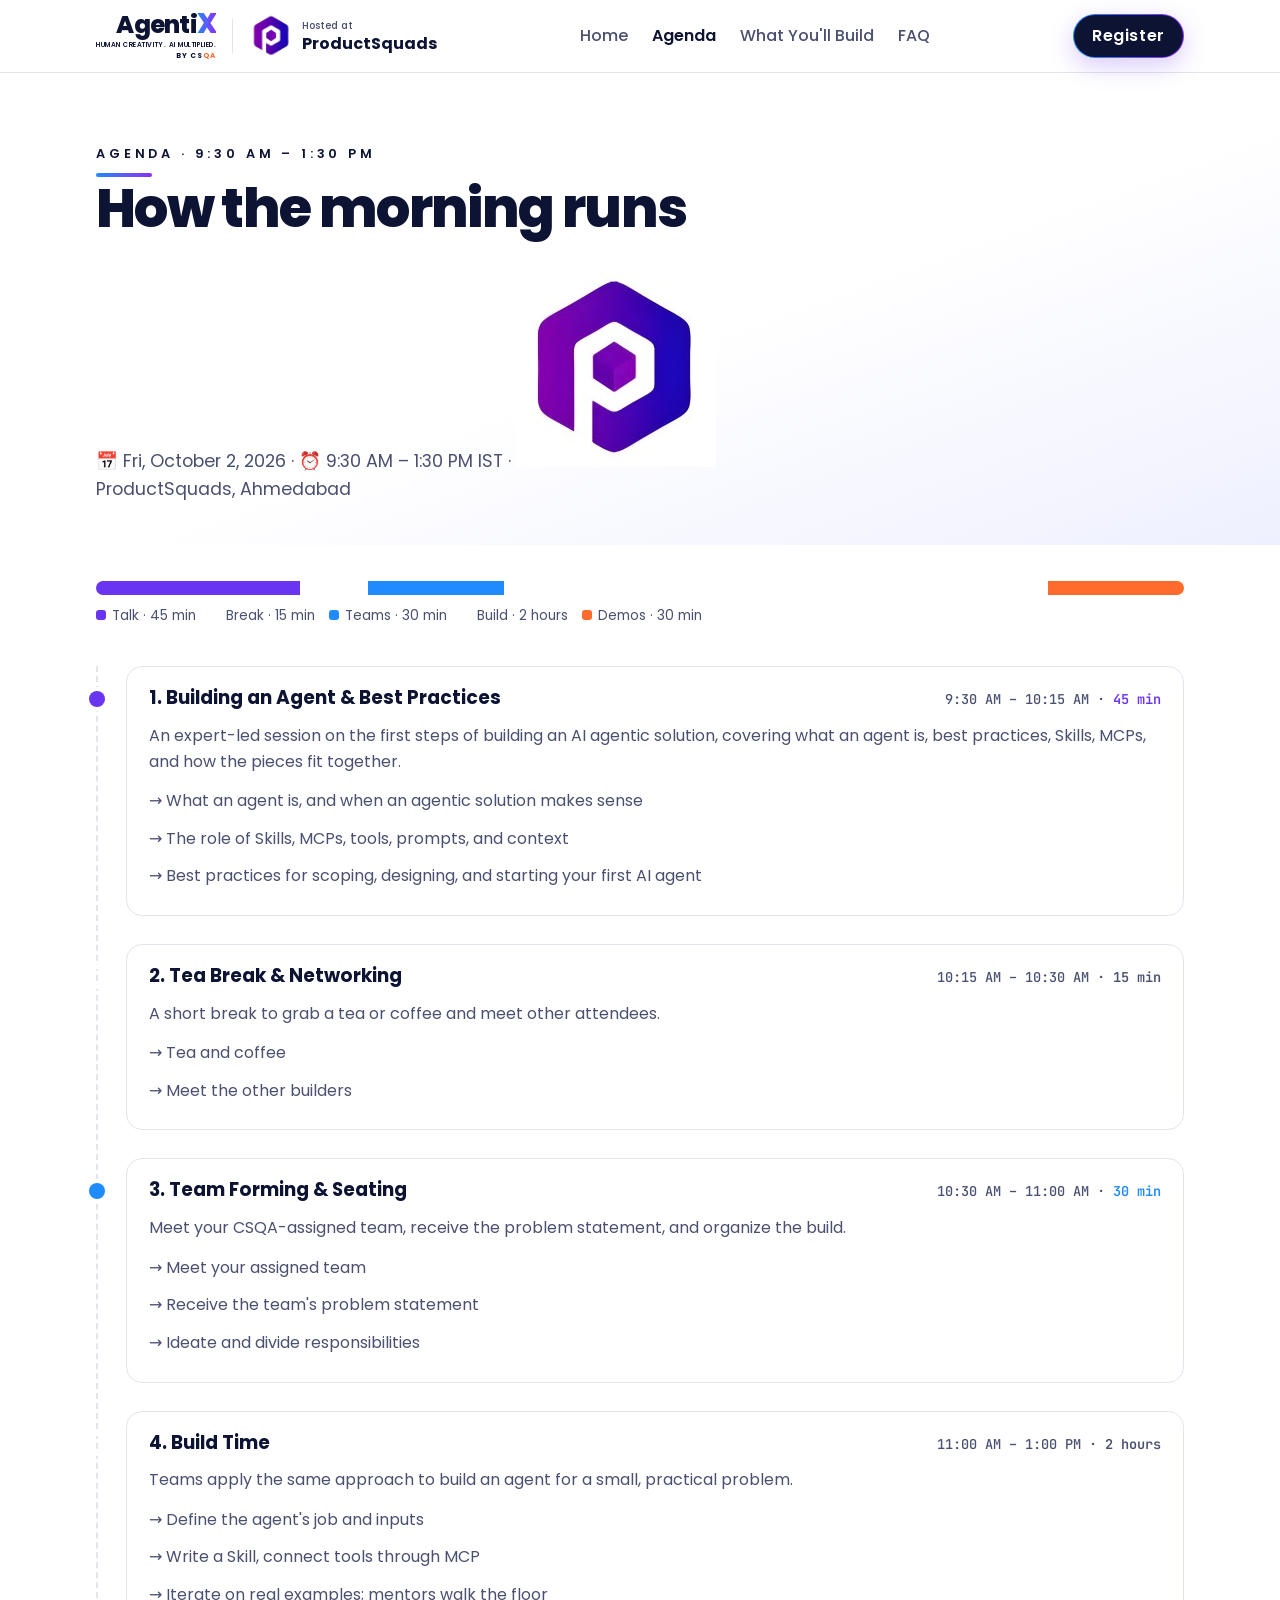
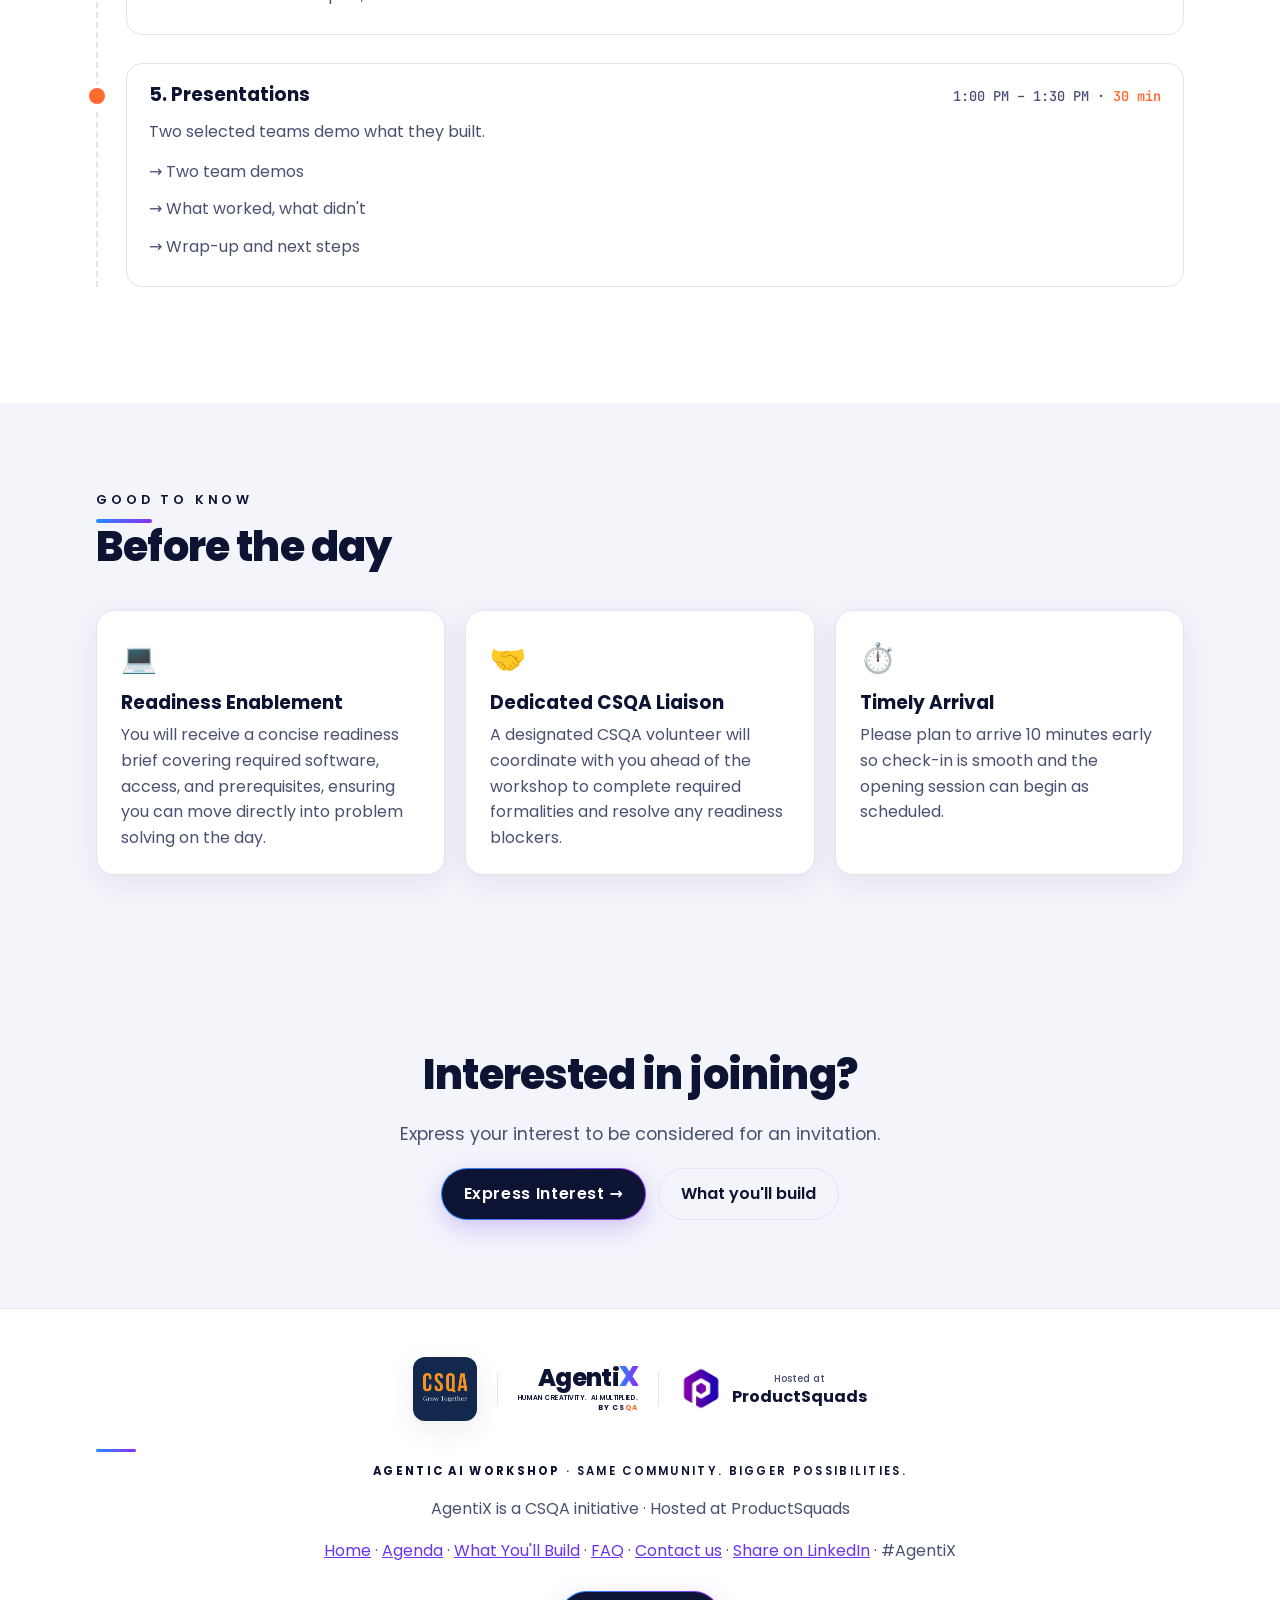
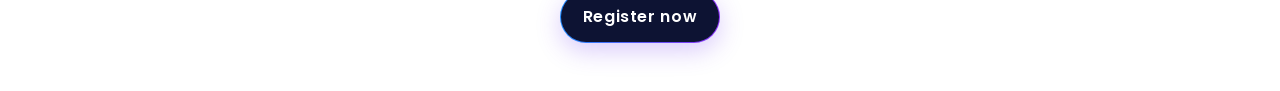
==== commit 292b1864: "Use CSQA logo as site favicon" ====
--- a/agenda.html
+++ b/agenda.html
@@ -11,7 +11,7 @@
 <meta property="og:image" content="https://YOUR-DOMAIN/og-image.png">
 <meta property="og:url" content="https://YOUR-DOMAIN/agenda.html">
 <meta name="twitter:card" content="summary_large_image">
-<link rel="icon" type="image/jpeg" href="assets/logos/productsquadss_logo.jpeg">
+<link rel="icon" type="image/png" href="assets/logos/CSQA.png">
 <link rel="preconnect" href="https://fonts.googleapis.com">
 <link href="https://fonts.googleapis.com/css2?family=Poppins:wght@400;500;600;700;800;900&family=Caveat:wght@600;700&family=JetBrains+Mono:wght@500&display=swap" rel="stylesheet">
 <link rel="stylesheet" href="assets/styles.css">
--- a/assets/styles.css
+++ b/assets/styles.css
@@ -1,6 +1,6 @@
 :root{
   --bg:#ffffff; --bg-alt:#f5f6fb; --card:#ffffff; --text:#12131a; --muted:#5a5f73; --border:#e3e5ee;
-  --primary:#5b47ff; --primary-ink:#ffffff; --accent:#00b894; --accent-2:#ff7a45; --accent-3:#f5b400; --accent-4:#1f8bff; --accent-5:#f5b400;
+  --primary:#5b47ff; --primary-ink:#ffffff; --accent:#00b894; --accent-2:#ff7a45; --accent-3:#f5b400;
   --shadow:0 8px 30px rgba(20,20,60,.08);
 }
 *{box-sizing:border-box} html{scroll-behavior:smooth} body{margin:0;background:var(--bg);color:var(--text);font:16px/1.6 Inter,system-ui,sans-serif;overflow-x:hidden}
@@ -8,8 +8,6 @@
 .wrap{max-width:1120px;margin:0 auto;padding:0 16px} section{padding:88px 0} .alt{background:var(--bg-alt)}
 .eyebrow{font:500 .8rem 'JetBrains Mono',monospace;color:var(--primary);text-transform:uppercase;letter-spacing:.12em}
 .lead{color:var(--muted);font-size:1.1rem;max-width:680px}
-.agenda-meta{max-width:none}
-.nowrap{white-space:nowrap}
 .btn{display:inline-flex;align-items:center;gap:8px;padding:12px 22px;border-radius:999px;font-weight:600;text-decoration:none;border:1px solid transparent;cursor:pointer;font-size:1rem;transition:transform .15s,box-shadow .15s}
 .btn:hover{transform:translateY(-1px)} .btn-primary{background:var(--primary);color:var(--primary-ink);box-shadow:0 6px 20px color-mix(in srgb,var(--primary) 35%,transparent)}
 .btn-ghost{border-color:var(--border);color:var(--text);background:transparent}
@@ -49,38 +47,9 @@
 .bar{display:flex;height:14px;border-radius:999px;overflow:hidden;margin-top:12px} .bar span{display:block}
 .legend{display:flex;flex-wrap:wrap;gap:14px;font-size:.85rem;color:var(--muted);margin-top:10px} .legend i{display:inline-block;width:10px;height:10px;border-radius:3px;margin-right:6px}
 /* build */
-.agent-map{display:grid;grid-template-columns:minmax(150px,.8fr) 36px minmax(500px,2.8fr) 36px minmax(150px,.8fr);gap:10px;align-items:stretch;margin:40px 0 8px}
-.arch-node,.agent-shell{border:1px solid var(--border);border-radius:8px}
-.arch-node{position:relative;display:flex;min-height:210px;flex-direction:column;justify-content:center;padding:24px 20px;background:#fff;box-shadow:var(--shadow);overflow:hidden}
-.arch-node::before{content:"";position:absolute;inset:0 0 auto;height:5px;background:var(--tone)}
-.arch-node h3,.agent-component h3{margin:8px 0 5px;font-size:1.08rem;color:var(--navy)}
-.arch-node p,.agent-component p{margin:0;color:var(--muted);font-size:.88rem;line-height:1.55}
-.arch-tag{font:700 .68rem/1 Poppins,sans-serif;letter-spacing:.14em;text-transform:uppercase;color:var(--tone)}
-.arch-symbol{display:grid;place-items:center;width:38px;height:38px;margin-top:16px;border:1px solid color-mix(in srgb,var(--tone) 32%,white);border-radius:50%;background:color-mix(in srgb,var(--tone) 10%,white);color:var(--tone);font-weight:800;font-size:1.2rem}
-.arch-input{--tone:var(--blue)}
-.arch-output{--tone:var(--accent)}
-.arch-link{display:flex;align-items:center;justify-content:center;color:var(--primary)}
-.arch-link span{font-size:1.6rem;line-height:1}
-.agent-shell{padding:16px;background:linear-gradient(145deg,#f5f7ff,#eff1fb);border-color:#cfd4e7}
-.agent-shell-head{display:flex;align-items:baseline;gap:12px;padding:2px 4px 14px}
-.agent-shell-head strong{font-size:1.1rem;color:var(--navy)}
-.agent-shell-head span{font-size:.78rem;color:var(--muted)}
-.agent-pipeline{display:grid;grid-template-columns:1fr 24px 1fr 24px 1fr;align-items:stretch}
-.agent-component{display:flex;min-height:164px;flex-direction:column;justify-content:center;padding:18px 16px;border:1px solid var(--border);border-left:4px solid var(--tone);border-radius:6px;background:#fff}
-.comp-reasoning{--tone:var(--purple)}
-.comp-skills{--tone:var(--accent-5)}
-.comp-tools{--tone:var(--accent)}
-.agent-link-inner span{font-size:1.15rem}
-@media(max-width:960px){
-  .agent-map{grid-template-columns:1fr;margin-top:32px}
-  .agent-map>.arch-link{min-height:30px;transform:rotate(90deg)}
-}
-@media(max-width:640px){
-  .agent-shell-head{display:block}.agent-shell-head span{display:block;margin-top:3px}
-  .agent-pipeline{grid-template-columns:1fr}
-  .agent-link-inner{min-height:28px;transform:rotate(90deg)}
-  .arch-node,.agent-component{min-height:0}
-}
+.steps{display:grid;grid-template-columns:1fr auto 1fr auto 1fr;gap:12px;align-items:center;margin:40px 0}
+.step{text-align:center} .step h3{margin:.3em 0 .2em} .arrow{font-size:1.6rem;color:var(--primary)}
+@media(max-width:760px){.steps{grid-template-columns:1fr}.arrow{transform:rotate(90deg);text-align:center}}
 .io{margin-top:14px;font:500 .8rem/1.5 'JetBrains Mono',monospace;background:var(--bg-alt);border-radius:10px;padding:10px 12px;color:var(--text)}
 .io em{color:var(--accent);font-style:normal}
 .note{font-size:.9rem;color:var(--muted);margin-top:20px}
@@ -97,50 +66,10 @@
 @media(max-width:640px){form{grid-template-columns:1fr}}
 .success{display:none;text-align:center;padding:24px} .success.show{display:block}
 /* faq */
-.faq-head .lead a{color:var(--navy);font-weight:700;text-decoration-color:var(--blue);text-decoration-thickness:2px;text-underline-offset:4px}
-.faq-page{padding-top:40px}
-.faq-layout{display:grid;grid-template-columns:220px minmax(0,1fr);gap:72px;align-items:start}
-.faq-rail{position:sticky;top:104px}
-.faq-nav{display:grid;margin-top:24px;border-left:1px solid var(--border)}
-.faq-nav a{display:flex;align-items:center;gap:12px;padding:11px 16px;border-left:3px solid transparent;color:var(--muted);font-weight:600;text-decoration:none;transition:color .15s,border-color .15s,background .15s}
-.faq-nav a:hover{border-left-color:var(--blue);background:#f5f7ff;color:var(--navy)}
-.faq-nav span{font:600 .68rem 'JetBrains Mono',monospace;color:var(--primary)}
-.faq-help{margin-top:32px;padding-top:24px;border-top:1px solid var(--border)}
-.faq-help strong{color:var(--navy)}
-.faq-help p{margin:7px 0 12px;color:var(--muted);font-size:.84rem;line-height:1.55}
-.faq-help a{color:var(--navy);font-size:.86rem;font-weight:700;text-decoration:none}
-.faq-main{min-width:0}
-.faq-group{padding:0;scroll-margin-top:104px}
-.faq-group+.faq-group{margin-top:64px;padding-top:56px;border-top:1px solid var(--border)}
-.faq-group-head{display:grid;grid-template-columns:48px 1fr;gap:14px;align-items:start;margin-bottom:24px}
-.faq-group-head>span{font:700 .78rem 'JetBrains Mono',monospace;color:var(--primary);padding-top:6px}
-.faq-group-head .eyebrow{font-size:.7rem}
-.faq-group-head h2{margin:10px 0 0;font-size:1.75rem}
-.faq-page details{margin:0;border:0;border-top:1px solid var(--border);border-radius:0;background:transparent;padding:20px 0}
-.faq-page details:last-child{border-bottom:1px solid var(--border)}
-.faq-page summary{display:flex;align-items:center;justify-content:space-between;gap:24px;cursor:pointer;list-style:none;color:var(--navy);font-weight:700}
-.faq-page summary::-webkit-details-marker{display:none}
-.faq-page summary::after{content:"+";display:grid;place-items:center;width:30px;height:30px;flex:none;border:1px solid var(--border);border-radius:50%;color:var(--primary);font-size:1.15rem;line-height:1;transition:background .15s,color .15s,transform .15s}
-.faq-page details[open] summary::after{content:"–";background:var(--navy);border-color:var(--navy);color:#fff}
-.faq-page details[open] summary{color:var(--primary)}
-.faq-page details p{max-width:760px;margin:10px 54px 0 0;color:var(--muted);line-height:1.7}
-.faq-page details p a{color:var(--navy);font-weight:700;text-decoration-color:var(--blue);text-decoration-thickness:2px;text-underline-offset:3px}
-@media(max-width:820px){
-  .faq-layout{grid-template-columns:1fr;gap:44px}
-  .faq-rail{position:static}
-  .faq-nav{grid-template-columns:repeat(3,1fr);border-left:0;border-bottom:1px solid var(--border)}
-  .faq-nav a{justify-content:center;padding:10px 8px;border-left:0;border-bottom:3px solid transparent;text-align:center}
-  .faq-nav a:hover{border-bottom-color:var(--blue)}
-  .faq-help{display:none}
-}
-@media(max-width:520px){
-  .faq-nav{grid-template-columns:1fr}.faq-nav a{justify-content:flex-start;border-bottom:0;border-left:3px solid transparent}
-  .faq-nav a:hover{border-left-color:var(--blue)}
-  .faq-group-head{grid-template-columns:36px 1fr}
-  .faq-page details p{margin-right:0}
-}
-footer{position:relative;border-top:0;padding:56px 0 48px;text-align:center;background:var(--navy);color:rgba(255,255,255,.72)}
-footer::before{content:"";position:absolute;inset:0 0 auto;height:4px;background:var(--brand-grad)}
+details{background:var(--card);border:1px solid var(--border);border-radius:14px;padding:16px 20px;margin-bottom:12px}
+summary{font-weight:600;cursor:pointer;list-style:none;display:flex;justify-content:space-between} summary::after{content:"+";color:var(--primary);font-size:1.3rem;line-height:1}
+details[open] summary::after{content:"–"} details p{color:var(--muted);margin:.6em 0 0}
+footer{border-top:1px solid var(--border);padding:48px 0;text-align:center;color:var(--muted)}
 .reveal{opacity:0;transform:translateY(16px);transition:opacity .6s,transform .6s} .reveal.in{opacity:1;transform:none}
 @media(prefers-reduced-motion:reduce){.reveal{opacity:1;transform:none;transition:none}.flow .pulse{animation:none}html{scroll-behavior:auto}}
 .links a.active{color:var(--text);font-weight:600}
@@ -157,7 +86,7 @@
 :root{
   --bg:#ffffff; --bg-alt:#f4f5fb; --card:#ffffff; --text:#0d1333; --muted:#4a5070; --border:#e2e4f0;
   --navy:#0d1333; --blue:#1f8bff; --purple:#7b2ff7; --violet:#a855f7; --orange:#ff6b2c;
-  --primary:#6a35f0; --primary-ink:#fff; --accent:#1f8bff; --accent-2:#ff6b2c; --accent-3:#a855f7; --accent-4:#00b894; --accent-5:#f5b400;
+  --primary:#6a35f0; --primary-ink:#fff; --accent:#1f8bff; --accent-2:#ff6b2c; --accent-3:#a855f7;
   --brand-grad:linear-gradient(90deg,#1f8bff 0%,#5b5cf6 50%,#8b2ff7 100%);
 }
 body{font-family:Poppins,Inter,system-ui,sans-serif}
@@ -179,8 +108,6 @@
 .lg-ps{display:flex;align-items:center;gap:8px;font:700 1rem/1 Poppins,sans-serif;color:var(--navy)}
 .lg-ps .hosted{display:block;font:500 .62rem Poppins;color:var(--muted);margin-bottom:3px}
 .ps-mark{width:45px;height:45px;flex:none}
-.meta-item .ps-mark{width:34px;height:34px}
-.venue-mark{width:17px;height:19px;object-fit:contain;vertical-align:-4px;margin-right:5px}
 @media(max-width:600px){.brandbar .hide-md{display:none}}
 @media(max-width:1060px) and (min-width:761px){nav .links{gap:14px;font-size:.9rem}}
 nav .wrap{height:72px}
@@ -223,30 +150,8 @@
 .mug i{display:block;width:26px;height:2px;background:var(--brand-grad);margin-top:6px}
 @media(max-width:860px){.hero::before{inset:auto 0 0 0;height:420px;clip-path:none}.scene{min-height:380px;margin-top:10px}}
 
-/* footer */
-footer .brandbar{justify-content:center;flex-wrap:wrap;margin-bottom:22px;color:#fff}
-footer .brandbar .sep{background:rgba(255,255,255,.24)}
-footer .lg-csqa,footer .lg-csqa small,footer .lg-agentix,footer .lg-agentix small,footer .lg-agentix em,footer .lg-ps{color:#fff}
-footer .lg-ps .hosted{color:rgba(255,255,255,.62)}
-footer .tagline{margin:0;font-size:.76rem;color:#fff;text-align:center}
-footer .tagline::before{margin:0 auto 14px}
-.footer-host{margin:18px 0 0;font-size:.95rem;color:rgba(255,255,255,.62)}
-.footer-host span{margin:0 7px;color:var(--blue)}
-.footer-links{display:flex;justify-content:center;align-items:center;flex-wrap:wrap;gap:8px 24px;margin:24px auto 0}
-.footer-links a{padding:4px 0;border-bottom:2px solid transparent;color:rgba(255,255,255,.82);font-size:.92rem;font-weight:600;text-decoration:none;transition:color .15s,border-color .15s}
-.footer-links a:hover{color:#fff;border-bottom-color:var(--blue)}
-.footer-links a.active{color:#fff;border-bottom-color:var(--violet)}
-.footer-actions{display:flex;justify-content:center;align-items:center;gap:20px;margin-top:28px}
-.footer-hashtag{font:600 .78rem Poppins,sans-serif;letter-spacing:.12em;color:rgba(255,255,255,.58)}
-footer .btn-primary{background:#fff;background-image:none;color:var(--navy);border-color:#fff;box-shadow:0 8px 24px rgba(0,0,0,.2)}
-footer .btn-primary:hover{box-shadow:0 10px 28px rgba(31,139,255,.24)}
-@media(max-width:640px){
-  footer{padding:48px 0 40px}
-  footer .brandbar{flex-direction:column;gap:14px}
-  footer .brandbar .sep{width:44px;height:1px}
-  .footer-links{gap:6px 18px}
-  .footer-actions{flex-direction:column;gap:14px}
-}
+/* footer brand */
+footer .brandbar{justify-content:center;flex-wrap:wrap;margin-bottom:18px}
 .page-head{background:linear-gradient(160deg,#fff 55%,#eef0ff)}
 .lg-agentix{display:inline-flex;flex-direction:column;align-items:flex-end;white-space:nowrap}
 .lg-agentix small{font-size:.42rem;letter-spacing:.08em;margin-top:3px}
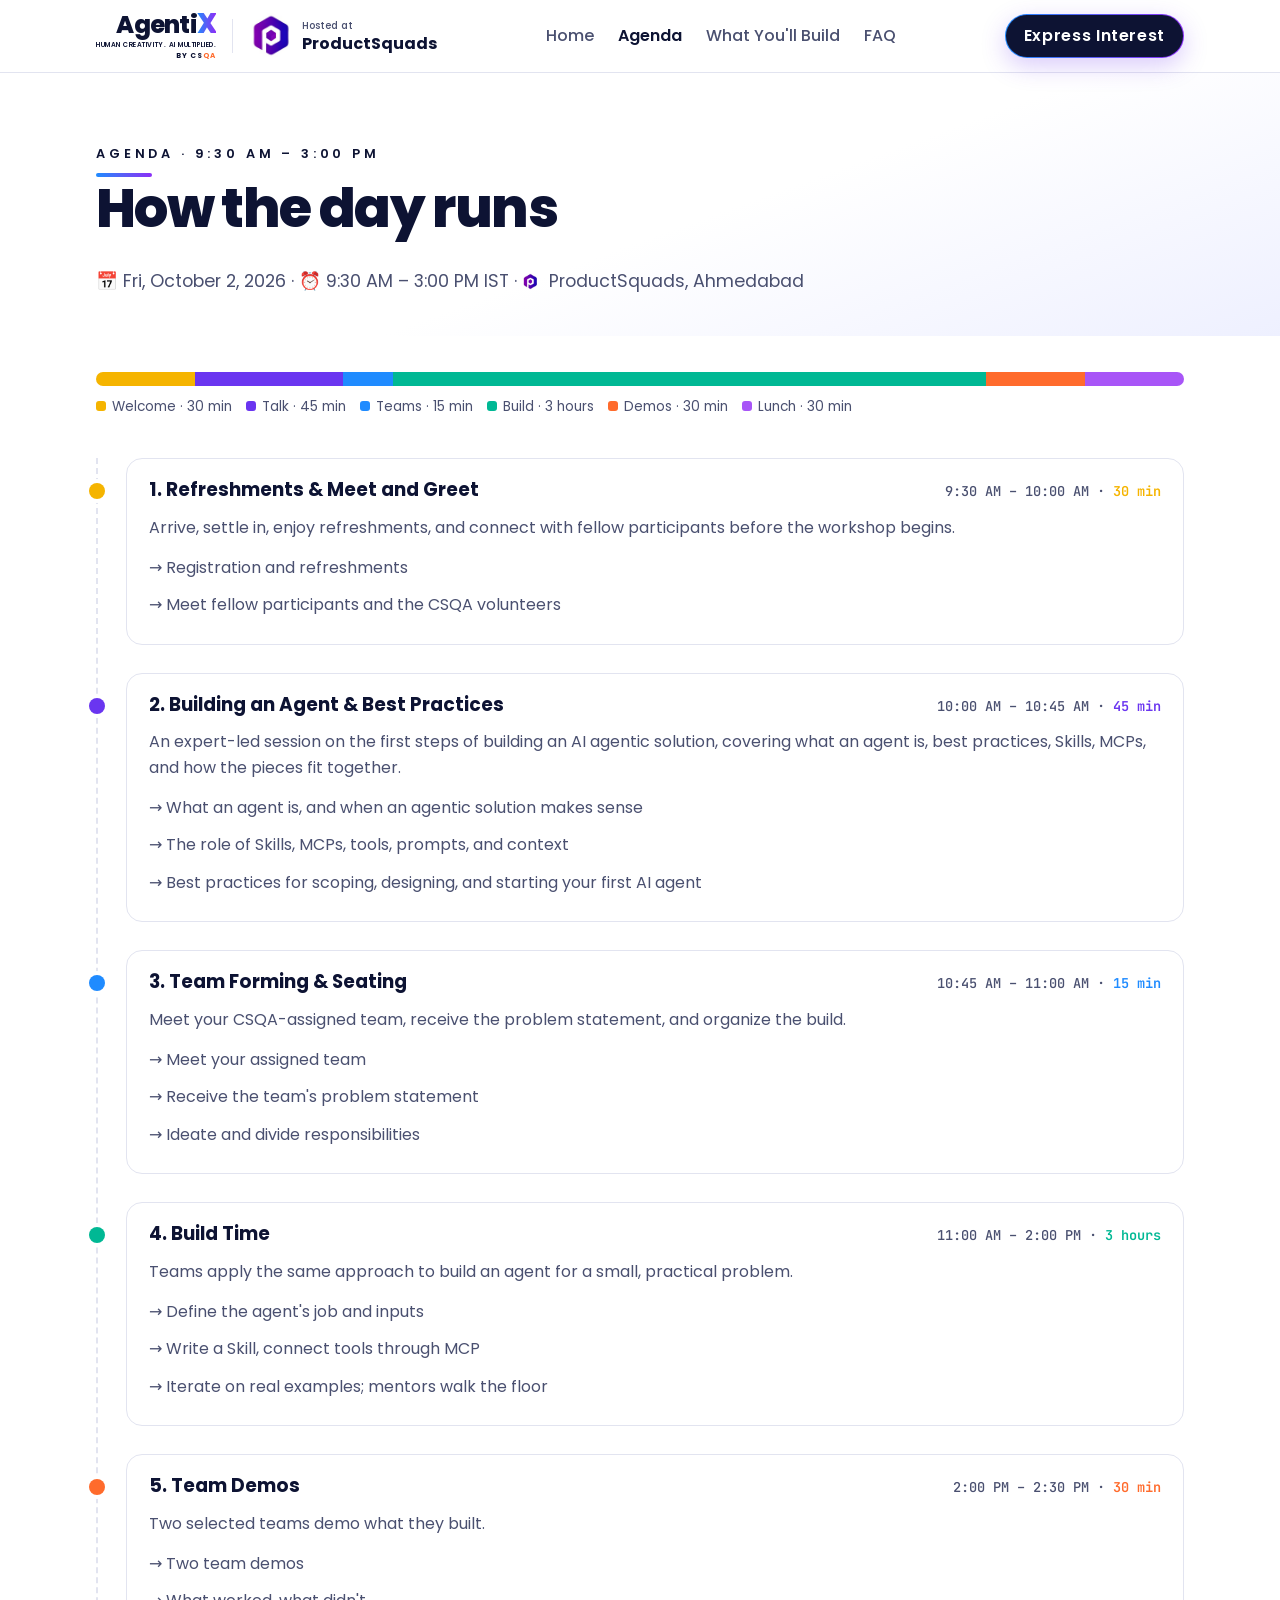
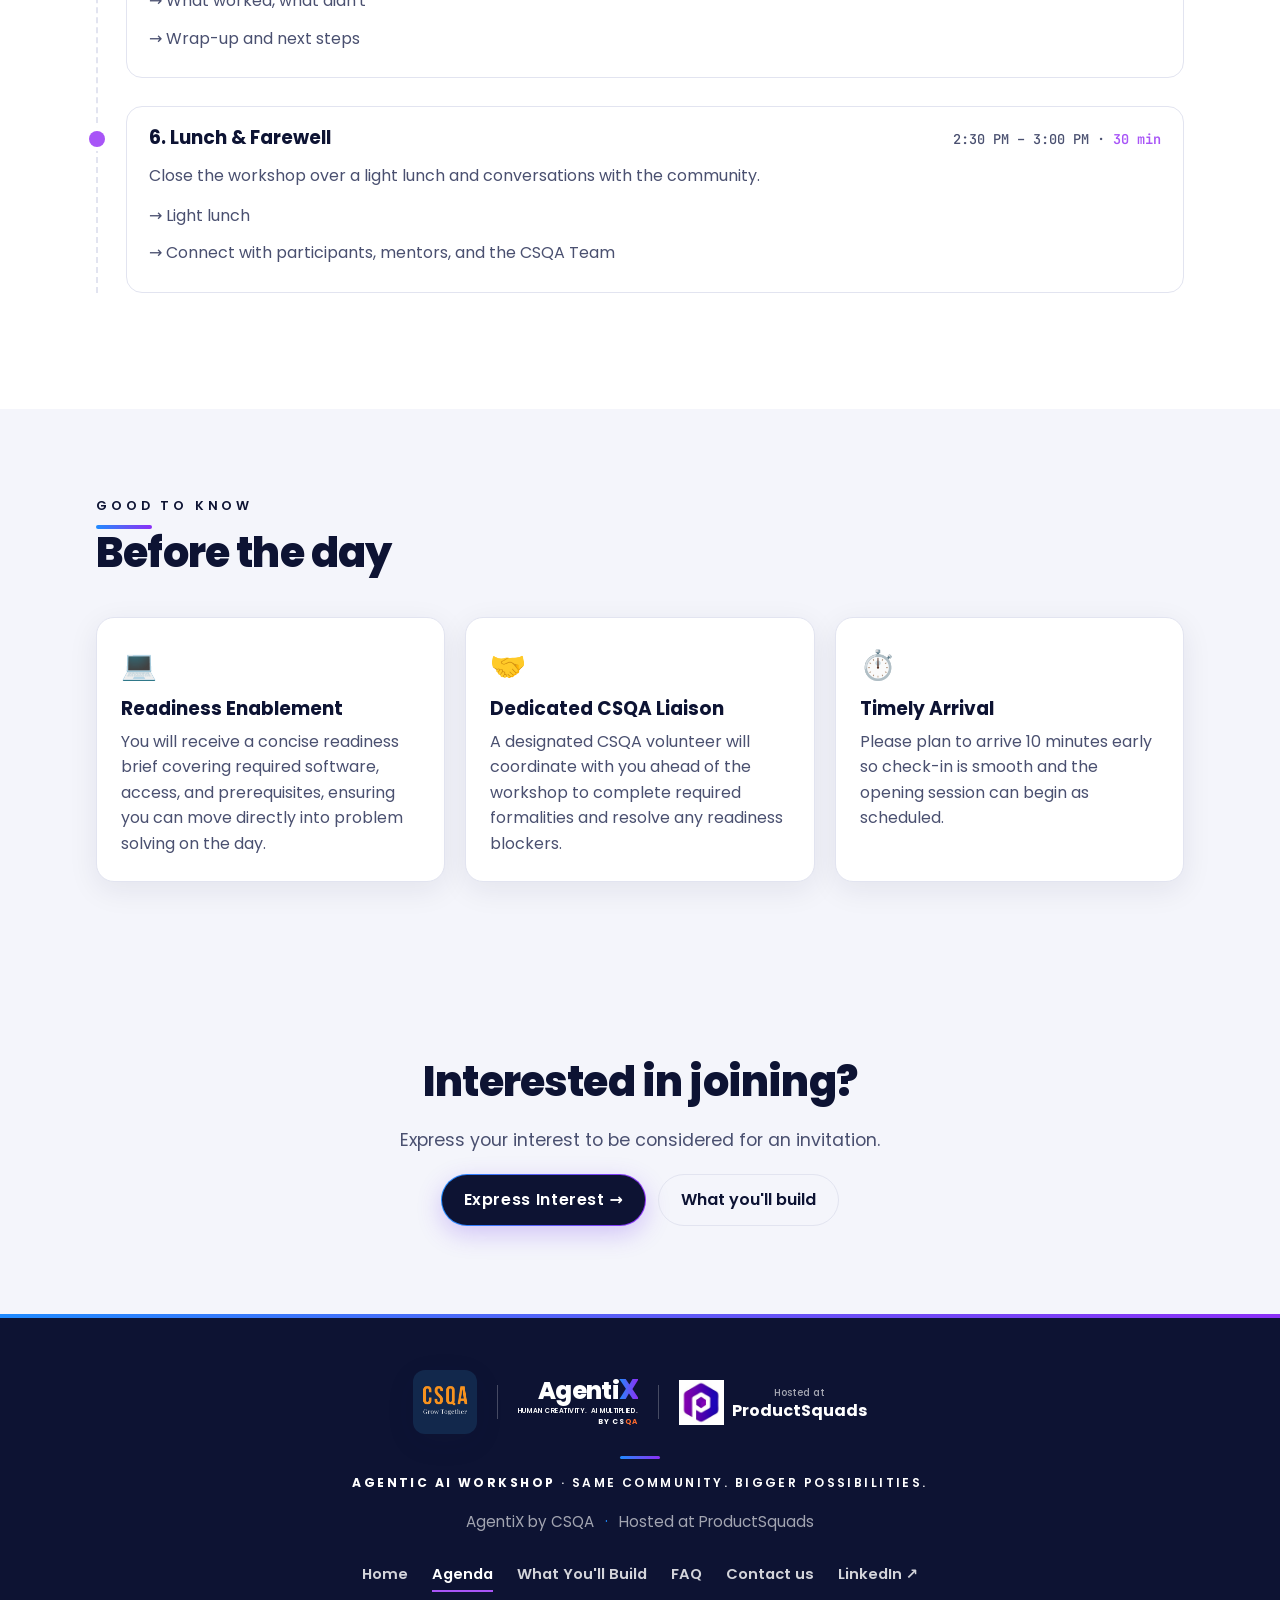
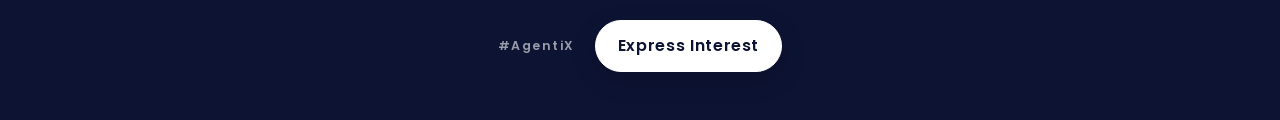
==== commit 44da1884: "Restructure workshop agenda timeline" ====
--- a/agenda.html
+++ b/agenda.html
@@ -4,10 +4,10 @@
 <meta charset="utf-8">
 <meta name="viewport" content="width=device-width, initial-scale=1">
 <title>Agenda · Agentic AI Workshop · AgentiX</title>
-<meta name="description" content="The four-hour plan: an expert-led AI Agent session, networking break, assigned-team setup, two-hour build, and team demos.">
+<meta name="description" content="The workshop agenda: refreshments and networking, an expert-led AI Agent session, assigned-team setup, three-hour build, team demos, and lunch.">
 <meta property="og:type" content="website">
 <meta property="og:title" content="Agenda · Agentic AI Workshop · AgentiX">
-<meta property="og:description" content="The four-hour plan: an expert-led AI Agent session, networking break, assigned-team setup, two-hour build, and team demos.">
+<meta property="og:description" content="The workshop agenda: refreshments and networking, an expert-led AI Agent session, assigned-team setup, three-hour build, team demos, and lunch.">
 <meta property="og:image" content="https://YOUR-DOMAIN/og-image.png">
 <meta property="og:url" content="https://YOUR-DOMAIN/agenda.html">
 <meta name="twitter:card" content="summary_large_image">
@@ -20,12 +20,12 @@
 <div id="nav"></div>
 
 <header class="page-head"><div class="wrap">
-  <div class="eyebrow">Agenda · 9:30 AM – 1:30 PM</div>
-  <h1>How the morning runs</h1>
+  <div class="eyebrow">Agenda · 9:30 AM – 3:00 PM</div>
+  <h1>How the day runs</h1>
   <p class="lead agenda-meta">📅 <span data-cfg="dateLabel"></span> · ⏰ <span data-cfg="timeLabel"></span> · <img class="venue-mark" src="assets/logos/productsquadss_logo.jpeg" alt=""> <span class="nowrap" data-cfg="venue"></span></p>
 </div></header>
 <section style="padding-top:24px"><div class="wrap">
-  <div class="bar" id="bar" role="img" aria-label="Time split: 45 min expert session, 15 min break, 30 min teams, 2 hours build, 30 min demos"></div>
+  <div class="bar" id="bar" role="img" aria-label="Time split: 30 min welcome, 45 min expert session, 15 min teams, 3 hours build, 30 min demos, 30 min lunch"></div>
   <div class="legend" id="legend"></div>
   <div class="timeline" id="timeline"></div>
 </div></section>
--- a/assets/styles.css
+++ b/assets/styles.css
@@ -1,6 +1,6 @@
 :root{
   --bg:#ffffff; --bg-alt:#f5f6fb; --card:#ffffff; --text:#12131a; --muted:#5a5f73; --border:#e3e5ee;
-  --primary:#5b47ff; --primary-ink:#ffffff; --accent:#00b894; --accent-2:#ff7a45; --accent-3:#f5b400;
+  --primary:#5b47ff; --primary-ink:#ffffff; --accent:#00b894; --accent-2:#ff7a45; --accent-3:#f5b400; --accent-4:#1f8bff; --accent-5:#f5b400;
   --shadow:0 8px 30px rgba(20,20,60,.08);
 }
 *{box-sizing:border-box} html{scroll-behavior:smooth} body{margin:0;background:var(--bg);color:var(--text);font:16px/1.6 Inter,system-ui,sans-serif;overflow-x:hidden}
@@ -8,6 +8,8 @@
 .wrap{max-width:1120px;margin:0 auto;padding:0 16px} section{padding:88px 0} .alt{background:var(--bg-alt)}
 .eyebrow{font:500 .8rem 'JetBrains Mono',monospace;color:var(--primary);text-transform:uppercase;letter-spacing:.12em}
 .lead{color:var(--muted);font-size:1.1rem;max-width:680px}
+.agenda-meta{max-width:none}
+.nowrap{white-space:nowrap}
 .btn{display:inline-flex;align-items:center;gap:8px;padding:12px 22px;border-radius:999px;font-weight:600;text-decoration:none;border:1px solid transparent;cursor:pointer;font-size:1rem;transition:transform .15s,box-shadow .15s}
 .btn:hover{transform:translateY(-1px)} .btn-primary{background:var(--primary);color:var(--primary-ink);box-shadow:0 6px 20px color-mix(in srgb,var(--primary) 35%,transparent)}
 .btn-ghost{border-color:var(--border);color:var(--text);background:transparent}
@@ -18,7 +20,7 @@
 .logo{font-weight:800;text-decoration:none;color:var(--text);white-space:nowrap} .logo span{color:var(--primary)}
 .links{display:flex;gap:24px} .links a{color:var(--muted);text-decoration:none;font-weight:500} .links a:hover{color:var(--text)}
 nav .btn{padding:8px 18px}
-@media(max-width:760px){.links{display:none}}
+@media(max-width:900px){.links{display:none}}
 /* hero */
 .hero{position:relative;padding:96px 0 80px;overflow:hidden}
 .hero-grid{display:grid;grid-template-columns:1.15fr .85fr;gap:40px;align-items:center}
@@ -47,9 +49,38 @@
 .bar{display:flex;height:14px;border-radius:999px;overflow:hidden;margin-top:12px} .bar span{display:block}
 .legend{display:flex;flex-wrap:wrap;gap:14px;font-size:.85rem;color:var(--muted);margin-top:10px} .legend i{display:inline-block;width:10px;height:10px;border-radius:3px;margin-right:6px}
 /* build */
-.steps{display:grid;grid-template-columns:1fr auto 1fr auto 1fr;gap:12px;align-items:center;margin:40px 0}
-.step{text-align:center} .step h3{margin:.3em 0 .2em} .arrow{font-size:1.6rem;color:var(--primary)}
-@media(max-width:760px){.steps{grid-template-columns:1fr}.arrow{transform:rotate(90deg);text-align:center}}
+.agent-map{display:grid;grid-template-columns:minmax(150px,.8fr) 36px minmax(500px,2.8fr) 36px minmax(150px,.8fr);gap:10px;align-items:stretch;margin:40px 0 8px}
+.arch-node,.agent-shell{border:1px solid var(--border);border-radius:8px}
+.arch-node{position:relative;display:flex;min-height:210px;flex-direction:column;justify-content:center;padding:24px 20px;background:#fff;box-shadow:var(--shadow);overflow:hidden}
+.arch-node::before{content:"";position:absolute;inset:0 0 auto;height:5px;background:var(--tone)}
+.arch-node h3,.agent-component h3{margin:8px 0 5px;font-size:1.08rem;color:var(--navy)}
+.arch-node p,.agent-component p{margin:0;color:var(--muted);font-size:.88rem;line-height:1.55}
+.arch-tag{font:700 .68rem/1 Poppins,sans-serif;letter-spacing:.14em;text-transform:uppercase;color:var(--tone)}
+.arch-symbol{display:grid;place-items:center;width:38px;height:38px;margin-top:16px;border:1px solid color-mix(in srgb,var(--tone) 32%,white);border-radius:50%;background:color-mix(in srgb,var(--tone) 10%,white);color:var(--tone);font-weight:800;font-size:1.2rem}
+.arch-input{--tone:var(--blue)}
+.arch-output{--tone:var(--accent)}
+.arch-link{display:flex;align-items:center;justify-content:center;color:var(--primary)}
+.arch-link span{font-size:1.6rem;line-height:1}
+.agent-shell{padding:16px;background:linear-gradient(145deg,#f5f7ff,#eff1fb);border-color:#cfd4e7}
+.agent-shell-head{display:flex;align-items:baseline;gap:12px;padding:2px 4px 14px}
+.agent-shell-head strong{font-size:1.1rem;color:var(--navy)}
+.agent-shell-head span{font-size:.78rem;color:var(--muted)}
+.agent-pipeline{display:grid;grid-template-columns:1fr 24px 1fr 24px 1fr;align-items:stretch}
+.agent-component{display:flex;min-height:164px;flex-direction:column;justify-content:center;padding:18px 16px;border:1px solid var(--border);border-left:4px solid var(--tone);border-radius:6px;background:#fff}
+.comp-reasoning{--tone:var(--purple)}
+.comp-skills{--tone:var(--accent-5)}
+.comp-tools{--tone:var(--accent)}
+.agent-link-inner span{font-size:1.15rem}
+@media(max-width:960px){
+  .agent-map{grid-template-columns:1fr;margin-top:32px}
+  .agent-map>.arch-link{min-height:30px;transform:rotate(90deg)}
+}
+@media(max-width:640px){
+  .agent-shell-head{display:block}.agent-shell-head span{display:block;margin-top:3px}
+  .agent-pipeline{grid-template-columns:1fr}
+  .agent-link-inner{min-height:28px;transform:rotate(90deg)}
+  .arch-node,.agent-component{min-height:0}
+}
 .io{margin-top:14px;font:500 .8rem/1.5 'JetBrains Mono',monospace;background:var(--bg-alt);border-radius:10px;padding:10px 12px;color:var(--text)}
 .io em{color:var(--accent);font-style:normal}
 .note{font-size:.9rem;color:var(--muted);margin-top:20px}
@@ -59,23 +90,73 @@
 /* form */
 form{display:grid;grid-template-columns:1fr 1fr;gap:16px;margin-top:32px}
 .field{display:flex;flex-direction:column;gap:6px} .field.full{grid-column:1/-1}
-label.l{font-weight:600;font-size:.92rem}
+.field:not(.full){display:grid;grid-template-rows:1fr auto auto;align-self:stretch}
+fieldset.field{min-width:0;margin:0;padding:0;border:0}
+label.l,legend.l{font-weight:600;font-size:.92rem}
 input,select{font:inherit;color:var(--text);background:var(--bg);border:1px solid var(--border);border-radius:10px;padding:11px 12px;width:100%}
 .err{color:#e5484d;font-size:.82rem;min-height:1em} .invalid{border-color:#e5484d}
 .check{display:flex;gap:10px;align-items:flex-start} .check input{width:auto;margin-top:5px}
-@media(max-width:640px){form{grid-template-columns:1fr}}
+.radio-group{display:grid;gap:2px;margin-top:4px;padding-left:2px}
+.radio-option{display:flex;align-items:center;gap:11px;min-height:42px;padding:8px 4px;border-bottom:1px solid var(--border);cursor:pointer;color:var(--text)}
+.radio-option:last-child{border-bottom:0}
+.radio-option input{width:18px;height:18px;margin:0;accent-color:var(--primary);flex:none}
+.radio-option:has(input:checked){color:var(--navy);font-weight:600}
+.field.has-error .radio-group{border-left:3px solid #e5484d;padding-left:10px}
+.form-submit{align-items:flex-start}
+.form-submit .btn{width:auto;min-width:210px;justify-content:center}
+@media(max-width:640px){form{grid-template-columns:1fr}.form-submit .btn{width:100%}}
 .success{display:none;text-align:center;padding:24px} .success.show{display:block}
 /* faq */
-details{background:var(--card);border:1px solid var(--border);border-radius:14px;padding:16px 20px;margin-bottom:12px}
-summary{font-weight:600;cursor:pointer;list-style:none;display:flex;justify-content:space-between} summary::after{content:"+";color:var(--primary);font-size:1.3rem;line-height:1}
-details[open] summary::after{content:"–"} details p{color:var(--muted);margin:.6em 0 0}
-footer{border-top:1px solid var(--border);padding:48px 0;text-align:center;color:var(--muted)}
+.faq-head .lead a{color:var(--navy);font-weight:700;text-decoration-color:var(--blue);text-decoration-thickness:2px;text-underline-offset:4px}
+.faq-page{padding-top:40px}
+.faq-layout{display:grid;grid-template-columns:220px minmax(0,1fr);gap:72px;align-items:start}
+.faq-rail{position:sticky;top:104px}
+.faq-nav{display:grid;margin-top:24px;border-left:1px solid var(--border)}
+.faq-nav a{display:flex;align-items:center;gap:12px;padding:11px 16px;border-left:3px solid transparent;color:var(--muted);font-weight:600;text-decoration:none;transition:color .15s,border-color .15s,background .15s}
+.faq-nav a:hover{border-left-color:var(--blue);background:#f5f7ff;color:var(--navy)}
+.faq-nav span{font:600 .68rem 'JetBrains Mono',monospace;color:var(--primary)}
+.faq-help{margin-top:32px;padding-top:24px;border-top:1px solid var(--border)}
+.faq-help strong{color:var(--navy)}
+.faq-help p{margin:7px 0 12px;color:var(--muted);font-size:.84rem;line-height:1.55}
+.faq-help a{color:var(--navy);font-size:.86rem;font-weight:700;text-decoration:none}
+.faq-main{min-width:0}
+.faq-group{padding:0;scroll-margin-top:104px}
+.faq-group+.faq-group{margin-top:64px;padding-top:56px;border-top:1px solid var(--border)}
+.faq-group-head{display:grid;grid-template-columns:48px 1fr;gap:14px;align-items:start;margin-bottom:24px}
+.faq-group-head>span{font:700 .78rem 'JetBrains Mono',monospace;color:var(--primary);padding-top:6px}
+.faq-group-head .eyebrow{font-size:.7rem}
+.faq-group-head h2{margin:10px 0 0;font-size:1.75rem}
+.faq-page details{margin:0;border:0;border-top:1px solid var(--border);border-radius:0;background:transparent;padding:20px 0}
+.faq-page details:last-child{border-bottom:1px solid var(--border)}
+.faq-page summary{display:flex;align-items:center;justify-content:space-between;gap:24px;cursor:pointer;list-style:none;color:var(--navy);font-weight:700}
+.faq-page summary::-webkit-details-marker{display:none}
+.faq-page summary::after{content:"+";display:grid;place-items:center;width:30px;height:30px;flex:none;border:1px solid var(--border);border-radius:50%;color:var(--primary);font-size:1.15rem;line-height:1;transition:background .15s,color .15s,transform .15s}
+.faq-page details[open] summary::after{content:"–";background:var(--navy);border-color:var(--navy);color:#fff}
+.faq-page details[open] summary{color:var(--primary)}
+.faq-page details p{max-width:760px;margin:10px 54px 0 0;color:var(--muted);line-height:1.7}
+.faq-page details p a{color:var(--navy);font-weight:700;text-decoration-color:var(--blue);text-decoration-thickness:2px;text-underline-offset:3px}
+@media(max-width:820px){
+  .faq-layout{grid-template-columns:1fr;gap:44px}
+  .faq-rail{position:static}
+  .faq-nav{grid-template-columns:repeat(3,1fr);border-left:0;border-bottom:1px solid var(--border)}
+  .faq-nav a{justify-content:center;padding:10px 8px;border-left:0;border-bottom:3px solid transparent;text-align:center}
+  .faq-nav a:hover{border-bottom-color:var(--blue)}
+  .faq-help{display:none}
+}
+@media(max-width:520px){
+  .faq-nav{grid-template-columns:1fr}.faq-nav a{justify-content:flex-start;border-bottom:0;border-left:3px solid transparent}
+  .faq-nav a:hover{border-left-color:var(--blue)}
+  .faq-group-head{grid-template-columns:36px 1fr}
+  .faq-page details p{margin-right:0}
+}
+footer{position:relative;border-top:0;padding:56px 0 48px;text-align:center;background:var(--navy);color:rgba(255,255,255,.72)}
+footer::before{content:"";position:absolute;inset:0 0 auto;height:4px;background:var(--brand-grad)}
 .reveal{opacity:0;transform:translateY(16px);transition:opacity .6s,transform .6s} .reveal.in{opacity:1;transform:none}
 @media(prefers-reduced-motion:reduce){.reveal{opacity:1;transform:none;transition:none}.flow .pulse{animation:none}html{scroll-behavior:auto}}
 .links a.active{color:var(--text);font-weight:600}
 .page-head{padding:72px 0 24px} .page-head h1{font-size:clamp(2.2rem,5vw,3.4rem);font-weight:800;letter-spacing:-.03em}
 .menu-btn{display:none;background:none;border:1px solid var(--border);border-radius:10px;color:var(--text);padding:6px 10px;font-size:1.1rem}
-@media(max-width:760px){.menu-btn{display:block}.links.open{display:flex;position:absolute;top:64px;left:0;right:0;flex-direction:column;gap:0;background:var(--bg);border-bottom:1px solid var(--border);padding:8px 16px}.links.open a{padding:10px 0}}
+@media(max-width:900px){.menu-btn{display:block}.links.open{display:flex;position:absolute;top:72px;left:0;right:0;z-index:2;flex-direction:column;gap:0;background:var(--bg);border-bottom:1px solid var(--border);box-shadow:0 12px 24px rgba(13,19,51,.12);padding:8px 20px}.links.open a{padding:11px 0}}
 .cta-band{text-align:center} .cta-band .cta{justify-content:center;margin-top:20px}
 .card h3 a{color:inherit;text-decoration:none} .more{display:inline-block;margin-top:14px;font-weight:600;text-decoration:none}
 .detail{display:grid;grid-template-columns:1fr 1fr;gap:16px;margin-top:14px} @media(max-width:640px){.detail{grid-template-columns:1fr}}
@@ -86,7 +167,7 @@
 :root{
   --bg:#ffffff; --bg-alt:#f4f5fb; --card:#ffffff; --text:#0d1333; --muted:#4a5070; --border:#e2e4f0;
   --navy:#0d1333; --blue:#1f8bff; --purple:#7b2ff7; --violet:#a855f7; --orange:#ff6b2c;
-  --primary:#6a35f0; --primary-ink:#fff; --accent:#1f8bff; --accent-2:#ff6b2c; --accent-3:#a855f7;
+  --primary:#6a35f0; --primary-ink:#fff; --accent:#1f8bff; --accent-2:#ff6b2c; --accent-3:#a855f7; --accent-4:#00b894; --accent-5:#f5b400;
   --brand-grad:linear-gradient(90deg,#1f8bff 0%,#5b5cf6 50%,#8b2ff7 100%);
 }
 body{font-family:Poppins,Inter,system-ui,sans-serif}
@@ -108,8 +189,10 @@
 .lg-ps{display:flex;align-items:center;gap:8px;font:700 1rem/1 Poppins,sans-serif;color:var(--navy)}
 .lg-ps .hosted{display:block;font:500 .62rem Poppins;color:var(--muted);margin-bottom:3px}
 .ps-mark{width:45px;height:45px;flex:none}
+.meta-item .ps-mark{width:34px;height:34px}
+.venue-mark{width:17px;height:19px;object-fit:contain;vertical-align:-4px;margin-right:5px}
 @media(max-width:600px){.brandbar .hide-md{display:none}}
-@media(max-width:1060px) and (min-width:761px){nav .links{gap:14px;font-size:.9rem}}
+@media(max-width:1060px) and (min-width:901px){nav .links{gap:14px;font-size:.9rem}}
 nav .wrap{height:72px}
 
 /* hero, poster style */
@@ -150,8 +233,30 @@
 .mug i{display:block;width:26px;height:2px;background:var(--brand-grad);margin-top:6px}
 @media(max-width:860px){.hero::before{inset:auto 0 0 0;height:420px;clip-path:none}.scene{min-height:380px;margin-top:10px}}
 
-/* footer brand */
-footer .brandbar{justify-content:center;flex-wrap:wrap;margin-bottom:18px}
+/* footer */
+footer .brandbar{justify-content:center;flex-wrap:wrap;margin-bottom:22px;color:#fff}
+footer .brandbar .sep{background:rgba(255,255,255,.24)}
+footer .lg-csqa,footer .lg-csqa small,footer .lg-agentix,footer .lg-agentix small,footer .lg-agentix em,footer .lg-ps{color:#fff}
+footer .lg-ps .hosted{color:rgba(255,255,255,.62)}
+footer .tagline{margin:0;font-size:.76rem;color:#fff;text-align:center}
+footer .tagline::before{margin:0 auto 14px}
+.footer-host{margin:18px 0 0;font-size:.95rem;color:rgba(255,255,255,.62)}
+.footer-host span{margin:0 7px;color:var(--blue)}
+.footer-links{display:flex;justify-content:center;align-items:center;flex-wrap:wrap;gap:8px 24px;margin:24px auto 0}
+.footer-links a{padding:4px 0;border-bottom:2px solid transparent;color:rgba(255,255,255,.82);font-size:.92rem;font-weight:600;text-decoration:none;transition:color .15s,border-color .15s}
+.footer-links a:hover{color:#fff;border-bottom-color:var(--blue)}
+.footer-links a.active{color:#fff;border-bottom-color:var(--violet)}
+.footer-actions{display:flex;justify-content:center;align-items:center;gap:20px;margin-top:28px}
+.footer-hashtag{font:600 .78rem Poppins,sans-serif;letter-spacing:.12em;color:rgba(255,255,255,.58)}
+footer .btn-primary{background:#fff;background-image:none;color:var(--navy);border-color:#fff;box-shadow:0 8px 24px rgba(0,0,0,.2)}
+footer .btn-primary:hover{box-shadow:0 10px 28px rgba(31,139,255,.24)}
+@media(max-width:640px){
+  footer{padding:48px 0 40px}
+  footer .brandbar{flex-direction:column;gap:14px}
+  footer .brandbar .sep{width:44px;height:1px}
+  .footer-links{gap:6px 18px}
+  .footer-actions{flex-direction:column;gap:14px}
+}
 .page-head{background:linear-gradient(160deg,#fff 55%,#eef0ff)}
 .lg-agentix{display:inline-flex;flex-direction:column;align-items:flex-end;white-space:nowrap}
 .lg-agentix small{font-size:.42rem;letter-spacing:.08em;margin-top:3px}
@@ -159,3 +264,108 @@
 img.ps-mark{object-fit:contain}
 .lg-csqa-img{width:64px;height:64px;border-radius:12px;object-fit:cover;box-shadow:var(--shadow)}
 footer .brandbar{gap:20px;align-items:center}
+
+/* responsive layout */
+.cta-label-short{display:none}
+img,svg{max-width:100%}
+.grid>*,.two>*,form>*,.hero-grid>*,.faq-layout>*{min-width:0}
+.btn{white-space:nowrap}
+nav .btn{flex:none}
+
+@media(max-width:900px){
+  nav .wrap{gap:12px}
+  .page-head{padding:56px 0 28px}
+  section{padding:68px 0}
+  .faq-layout{gap:36px}
+}
+
+@media(max-width:760px){
+  .wrap{padding-left:20px;padding-right:20px}
+  section{padding:56px 0}
+  .page-head{padding:48px 0 24px}
+  .page-head h1{font-size:2.35rem;line-height:1.08}
+  .lead{font-size:1rem}
+  .hero{padding:48px 0 56px}
+  .hero h1{font-size:3.2rem}
+  .hero .lead{font-size:1.05rem}
+  .pillars{font-size:1.08rem;gap:12px}
+  .pillars span+span::before{margin-right:12px}
+  .meta{gap:16px}
+  .grid{gap:16px;margin-top:30px}
+  .card{padding:22px}
+  .timeline{margin-top:30px}
+  .faq-page{padding-top:32px}
+  .faq-layout{gap:32px}
+  .faq-rail{position:static}
+  .agent-map{margin-top:28px}
+  .usecase{margin-top:18px}
+}
+
+@media(max-width:600px){
+  nav .wrap{padding-left:16px;padding-right:16px}
+  .lg-agentix{font-size:1.35rem}
+  .lg-agentix small{font-size:.36rem}
+  .lg-agentix em{font-size:.39rem}
+  .menu-btn{padding:6px 9px}
+  .agenda-meta{line-height:1.8}
+  .timeline{padding-left:20px}
+  .tl-item{padding:18px}
+  .tl-item::before{left:-31px}
+  .tl-head{display:block}
+  .tl-time{display:block;margin-top:5px;line-height:1.6}
+  .legend{gap:8px 12px}
+  .faq-page summary{padding:16px 0;gap:12px}
+  .faq-page details p{margin-top:8px}
+  .faq-group{padding-bottom:46px;margin-bottom:46px}
+  .io{overflow-wrap:anywhere}
+}
+
+@media(max-width:520px){
+  .wrap{padding-left:16px;padding-right:16px}
+  section{padding:48px 0}
+  .page-head{padding:40px 0 22px}
+  .page-head h1{font-size:2rem}
+  .eyebrow{font-size:.72rem;letter-spacing:.22em}
+  .hero{padding:42px 0 48px}
+  .hero h1{font-size:2.7rem}
+  .pillars{font-size:.96rem;gap:8px}
+  .pillars span+span::before{margin-right:8px}
+  .meta{display:grid;grid-template-columns:1fr;gap:14px;margin:22px 0}
+  .meta .vr{display:none}
+  .meta-item{gap:10px}
+  .cta{display:grid;grid-template-columns:1fr;gap:10px}
+  .cta .btn{width:100%;justify-content:center}
+  .countdown{display:grid;grid-template-columns:repeat(3,1fr);gap:8px}
+  .countdown div{min-width:0;padding:8px 6px}
+  .tagline{font-size:.68rem}
+  .scene{min-height:330px}
+  .board{height:240px;width:68%;padding:14px}
+  .board p{font-size:.9rem}
+  .laptop{width:78%;bottom:24px}
+  .mug{right:2%;bottom:28px;width:72px;height:92px;padding:12px 8px}
+  .mug::after{right:-18px;width:20px;height:36px;border-width:6px}
+  .n1,.n2{bottom:24px}
+  .n3{display:none}
+  .grid{grid-template-columns:1fr}
+  .card{padding:20px}
+  .faq-nav{margin-top:18px}
+  .faq-group-head h2{font-size:1.6rem}
+  .faq-page summary{font-size:.92rem}
+  footer .tagline{font-size:.66rem;letter-spacing:.14em}
+  .footer-host{font-size:.86rem}
+  .footer-links{gap:4px 16px}
+}
+
+@media(max-width:380px){
+  nav .wrap{padding-left:12px;padding-right:12px;gap:8px}
+  nav .wrap>div{gap:6px!important}
+  nav .btn{padding:8px 12px;font-size:.84rem}
+  .cta-label-full{display:none}
+  .cta-label-short{display:inline}
+  .menu-btn{padding:5px 8px}
+  .lg-agentix{font-size:1.2rem}
+  .hero h1{font-size:2.35rem}
+  .pillars{font-size:.88rem}
+  .pillars span+span::before{margin-right:6px}
+  .pillars{gap:6px}
+}
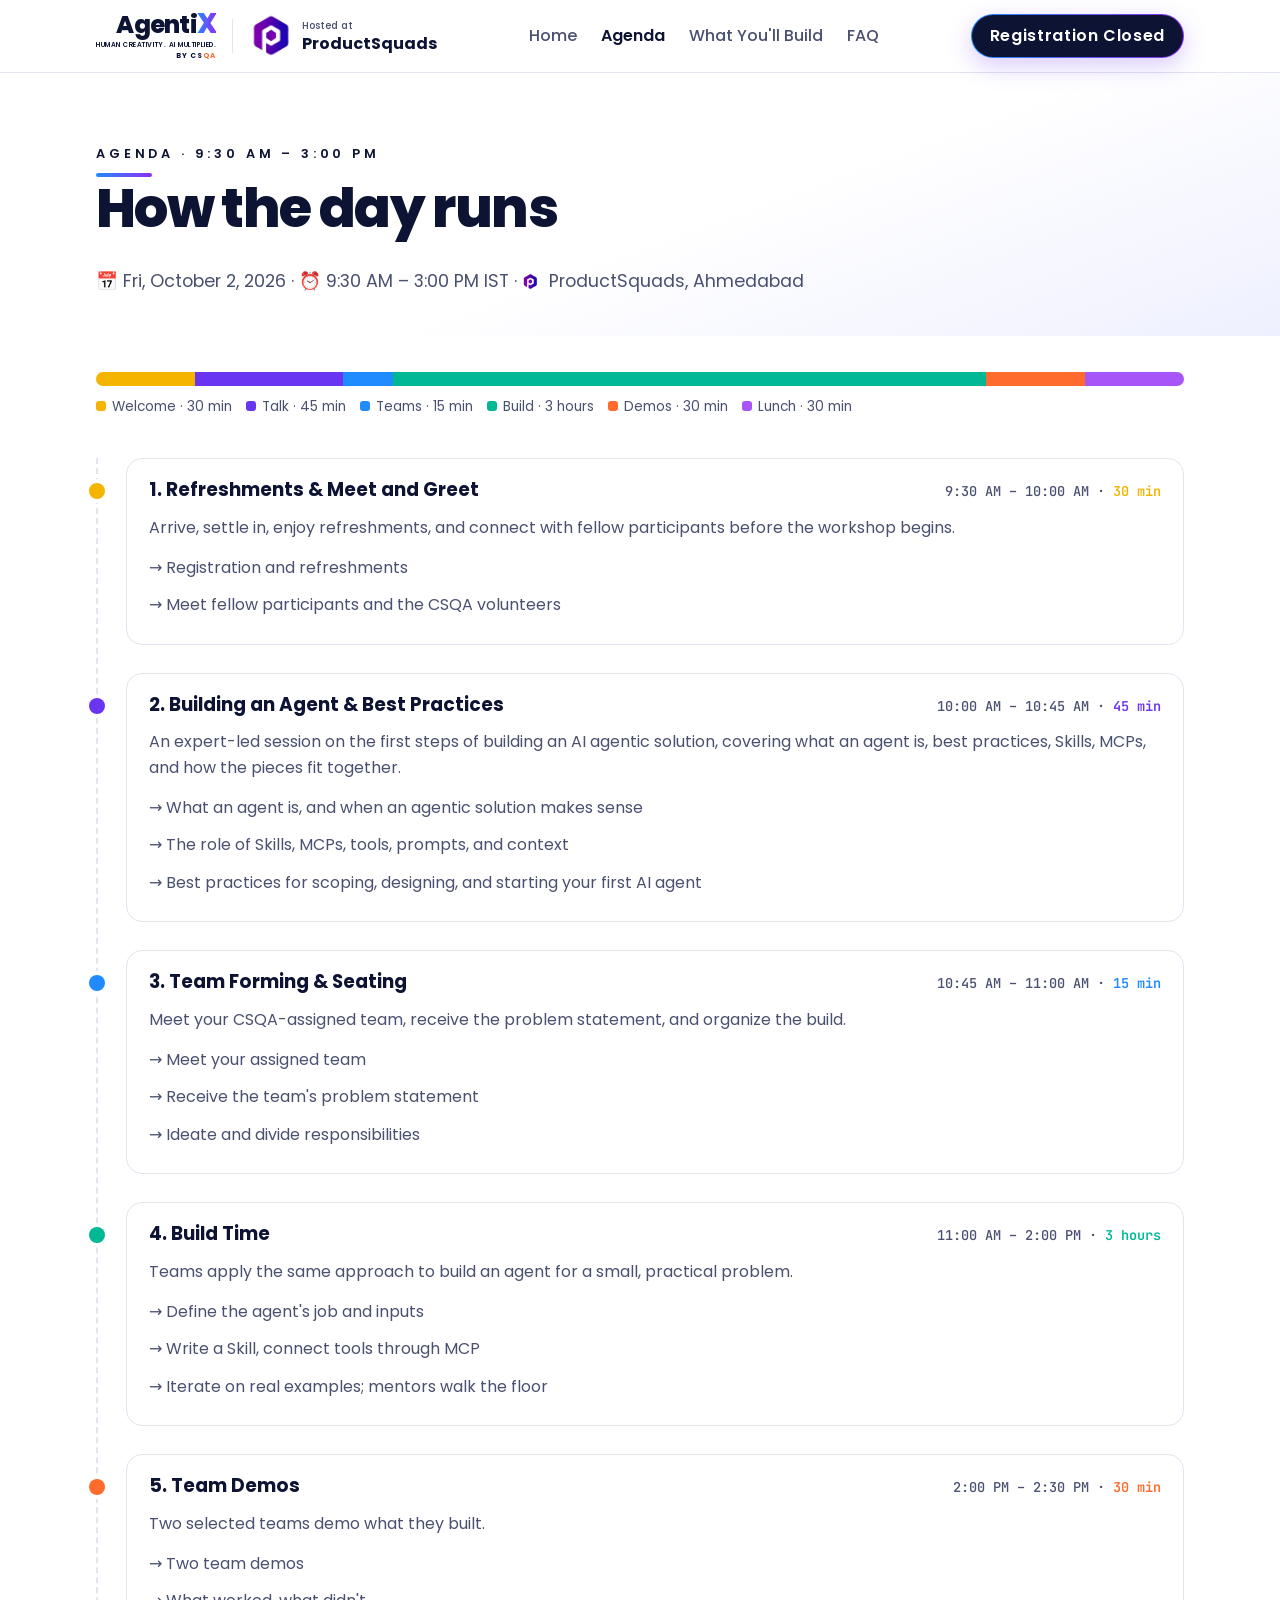
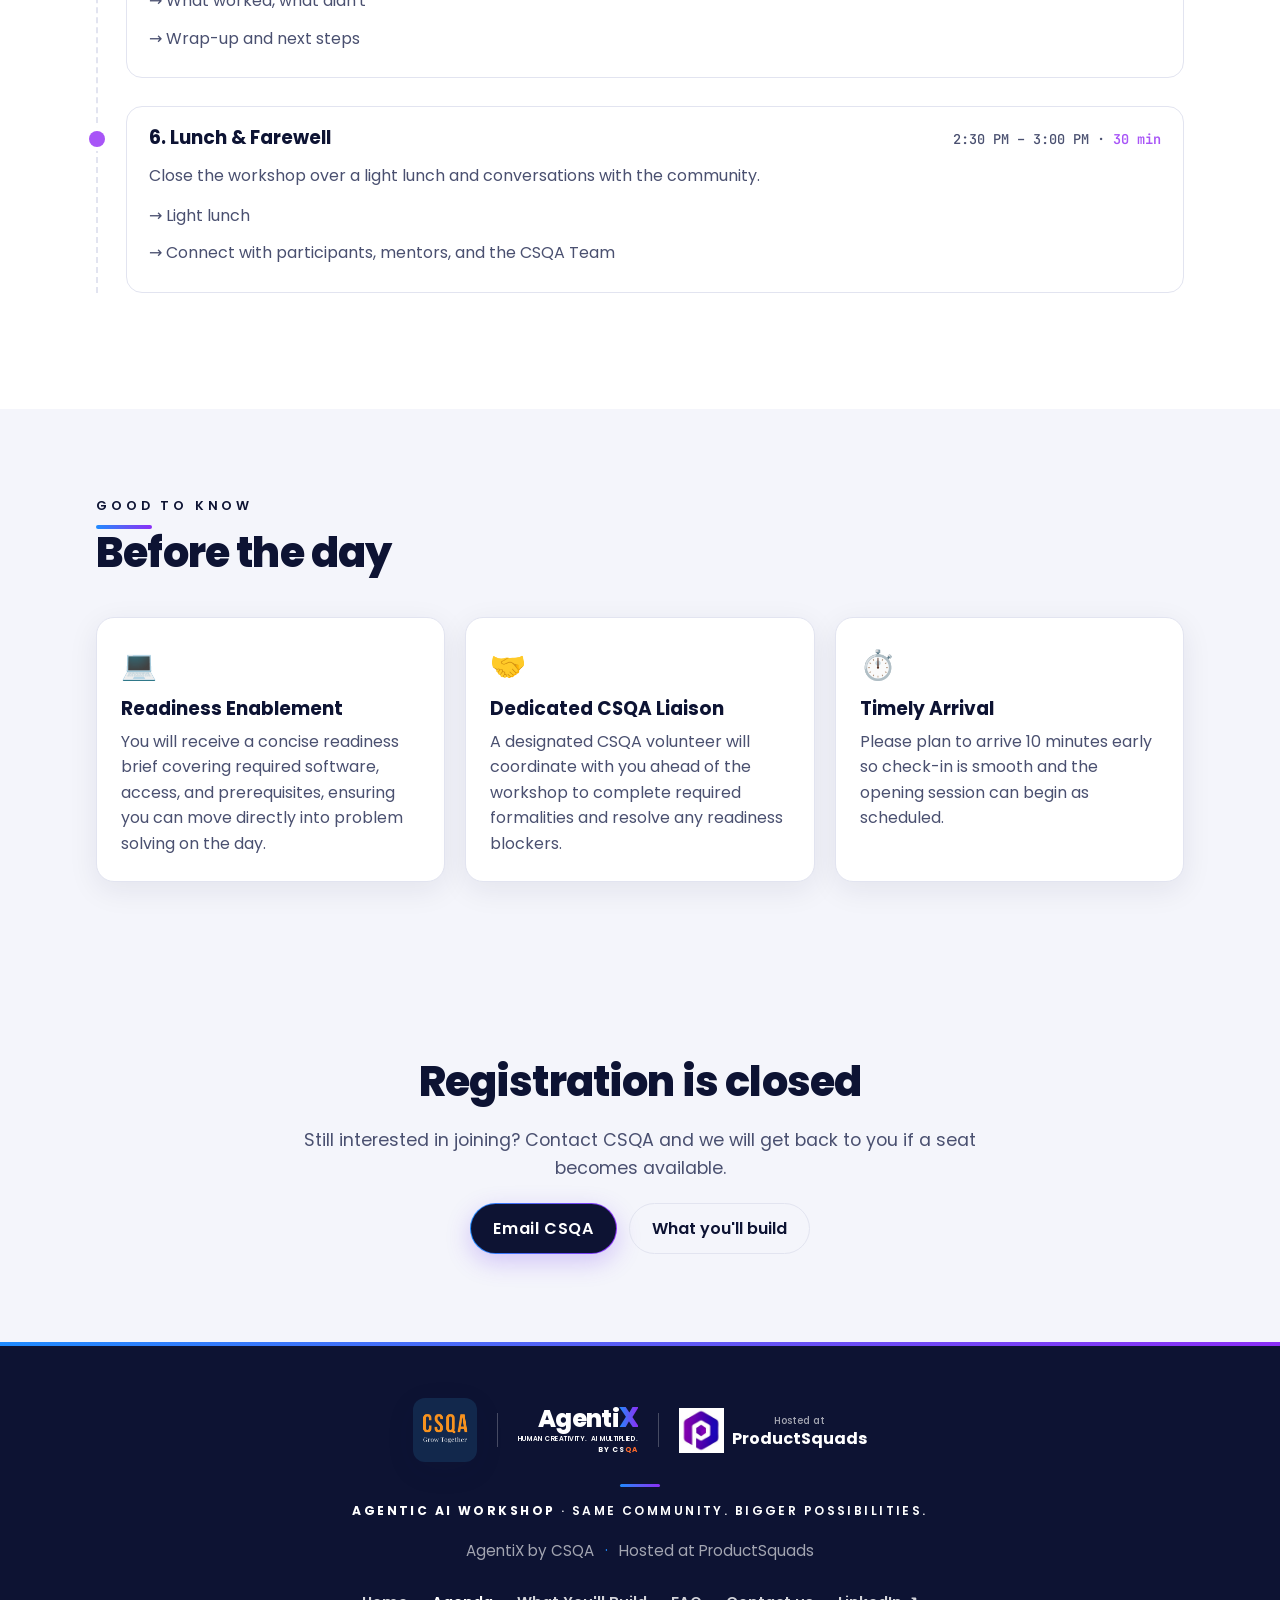
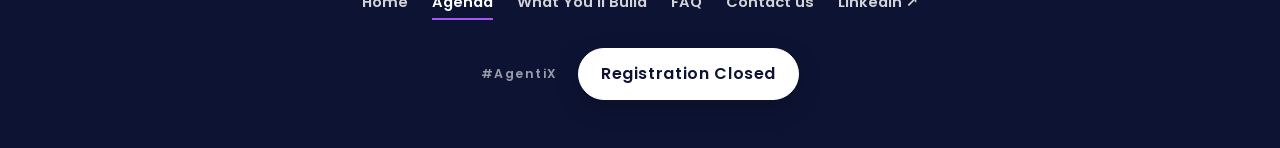
==== commit 2f28f931: "Close workshop registration" ====
--- a/agenda.html
+++ b/agenda.html
@@ -39,8 +39,8 @@
   </div>
 </div></section>
 <section class="alt"><div class="wrap reveal cta-band">
-  <h2>Interested in joining?</h2><p class="lead" style="margin:0 auto">Express your interest to be considered for an invitation.</p>
-  <div class="cta"><a class="btn btn-primary" href="register.html">Express Interest →</a><a class="btn btn-ghost" href="build.html">What you'll build</a></div>
+  <h2>Registration is closed</h2><p class="lead" style="margin:0 auto">Still interested in joining? Contact CSQA and we will get back to you if a seat becomes available.</p>
+  <div class="cta"><a class="btn btn-primary" href="mailto:csqa.gujarat@gmail.com">Email CSQA</a><a class="btn btn-ghost" href="build.html">What you'll build</a></div>
 </div></section>
 <div id="footer"></div>
 <script src="assets/config.js"></script>
--- a/assets/styles.css
+++ b/assets/styles.css
@@ -106,6 +106,14 @@
 .form-submit .btn{width:auto;min-width:210px;justify-content:center}
 @media(max-width:640px){form{grid-template-columns:1fr}.form-submit .btn{width:100%}}
 .success{display:none;text-align:center;padding:24px} .success.show{display:block}
+.registration-closed-section{padding:72px 0 88px}
+.registration-closed{max-width:820px;text-align:center}
+.registration-status{display:inline-flex;align-items:center;gap:9px;margin-bottom:18px;font:700 .78rem 'JetBrains Mono',monospace;color:var(--primary);text-transform:uppercase}
+.registration-status span{width:9px;height:9px;border-radius:50%;background:var(--orange);box-shadow:0 0 0 5px rgba(255,107,44,.12)}
+.registration-closed h2{font-size:clamp(2rem,5vw,3.2rem);margin-bottom:14px}
+.registration-closed p{max-width:690px;margin:0 auto 14px;color:var(--muted)}
+.registration-closed p a{font-weight:700;color:var(--navy);text-decoration-color:var(--blue);text-decoration-thickness:2px;text-underline-offset:4px}
+.registration-closed .cta{justify-content:center;margin-top:28px}
 /* faq */
 .faq-head .lead a{color:var(--navy);font-weight:700;text-decoration-color:var(--blue);text-decoration-thickness:2px;text-underline-offset:4px}
 .faq-page{padding-top:40px}
@@ -322,6 +330,9 @@
 
 @media(max-width:520px){
   .wrap{padding-left:16px;padding-right:16px}
+  .cta-label-full{display:none}
+  .cta-label-short{display:inline}
+  nav .btn{padding:8px 12px;font-size:.84rem}
   section{padding:48px 0}
   .page-head{padding:40px 0 22px}
   .page-head h1{font-size:2rem}
@@ -354,6 +365,9 @@
   footer .tagline{font-size:.66rem;letter-spacing:.14em}
   .footer-host{font-size:.86rem}
   .footer-links{gap:4px 16px}
+  .registration-closed-section{padding:48px 0 64px}
+  .registration-closed h2{font-size:1.9rem}
+  .registration-closed p{overflow-wrap:anywhere}
 }
 
 @media(max-width:380px){
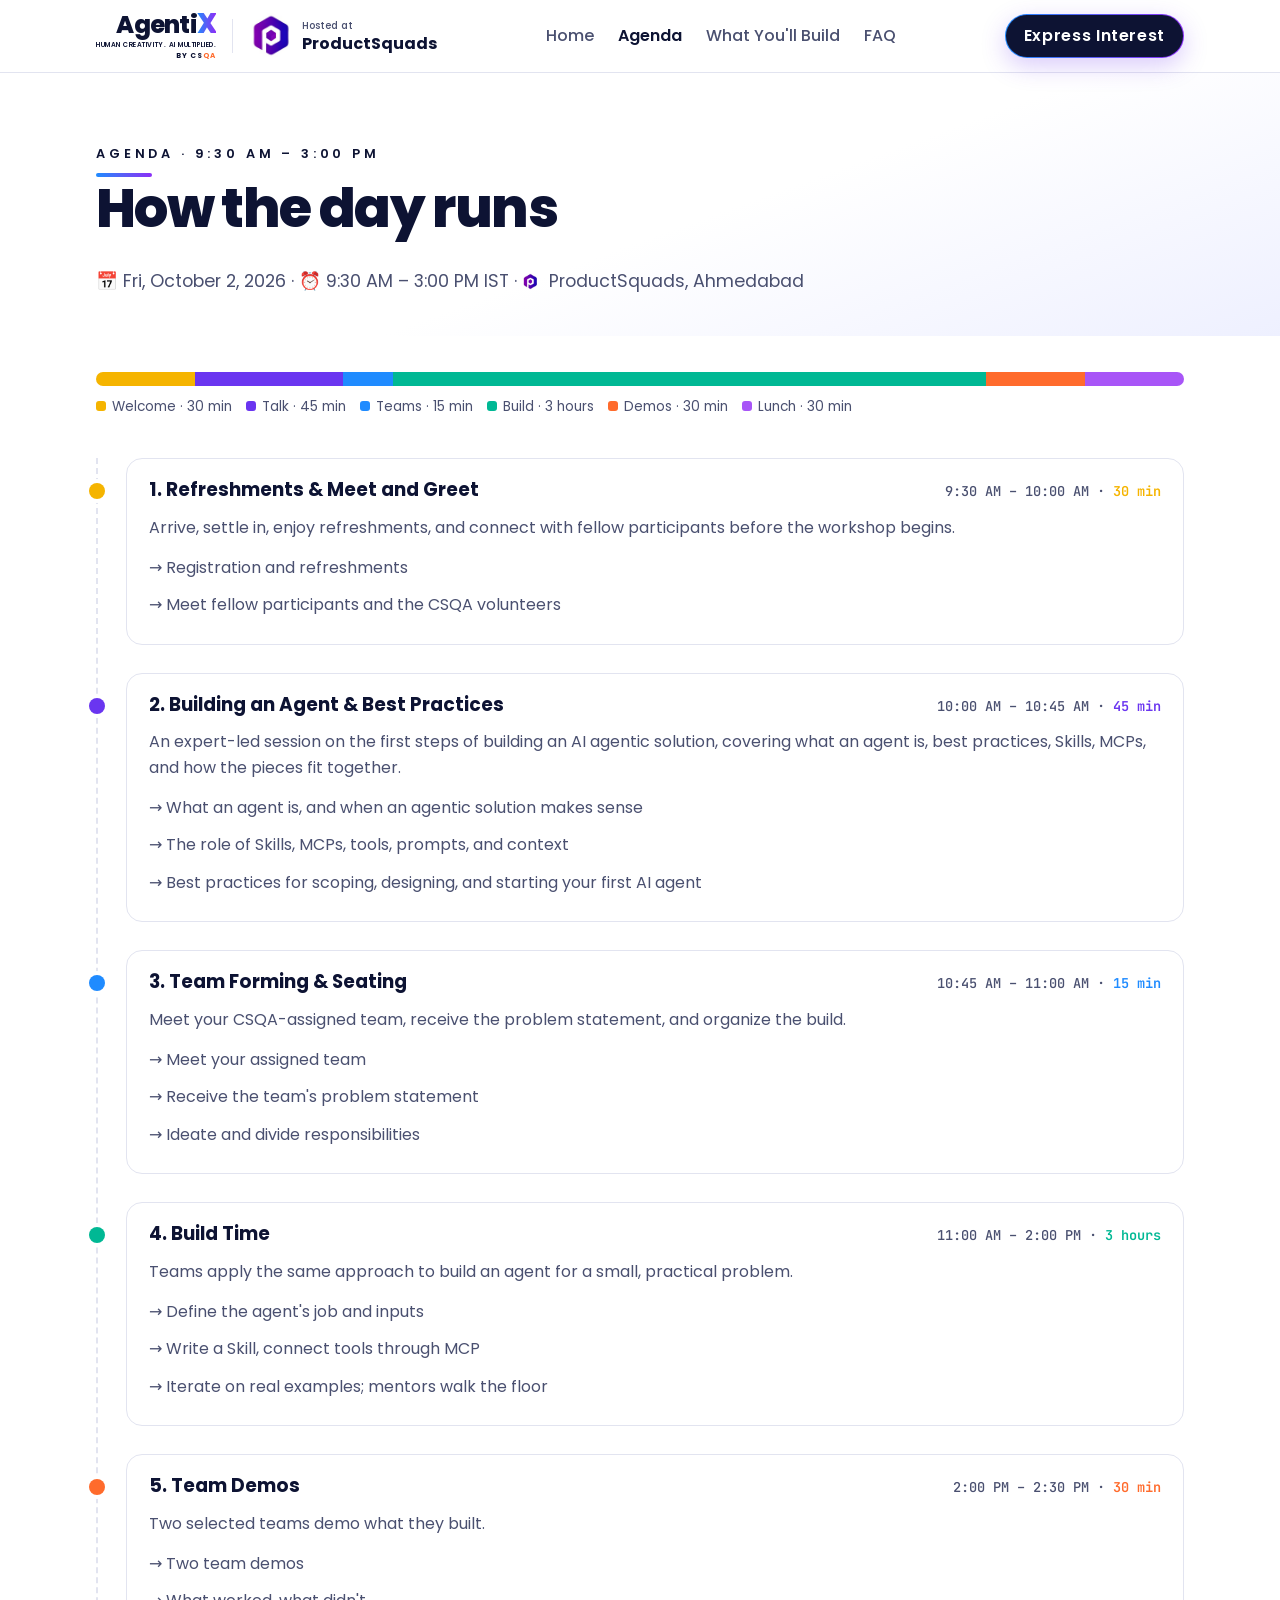
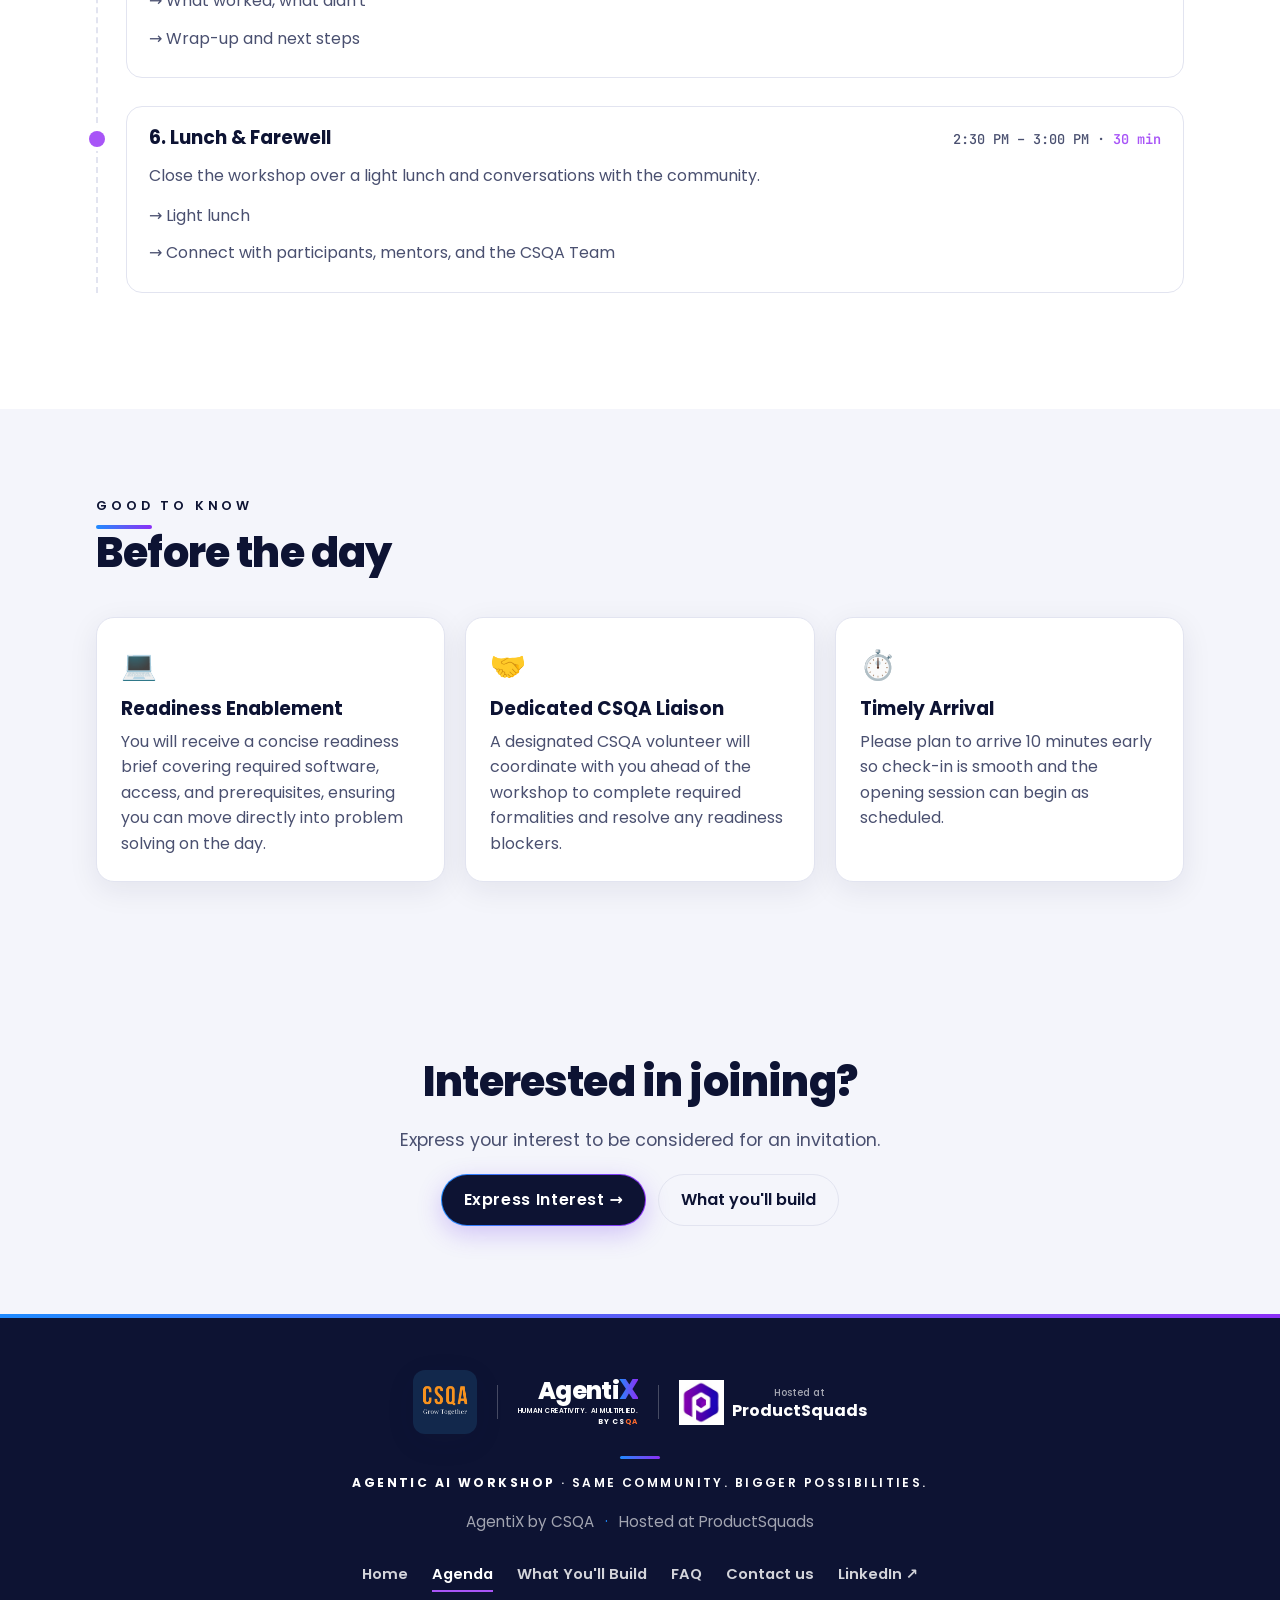
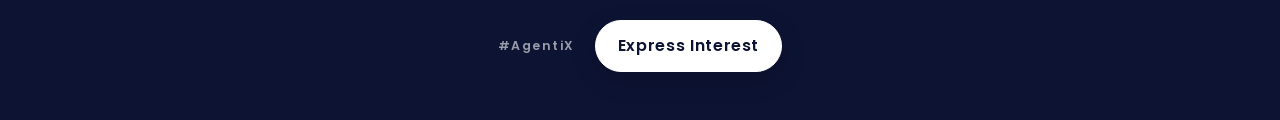
==== commit c50f19ab: "Reopen registration with reusable state toggle" ====
--- a/agenda.html
+++ b/agenda.html
@@ -39,8 +39,14 @@
   </div>
 </div></section>
 <section class="alt"><div class="wrap reveal cta-band">
-  <h2>Registration is closed</h2><p class="lead" style="margin:0 auto">Still interested in joining? Contact CSQA and we will get back to you if a seat becomes available.</p>
-  <div class="cta"><a class="btn btn-primary" href="mailto:csqa.gujarat@gmail.com">Email CSQA</a><a class="btn btn-ghost" href="build.html">What you'll build</a></div>
+  <div data-registration-open>
+    <h2>Interested in joining?</h2><p class="lead" style="margin:0 auto">Express your interest to be considered for an invitation.</p>
+    <div class="cta"><a class="btn btn-primary" href="register.html">Express Interest →</a><a class="btn btn-ghost" href="build.html">What you'll build</a></div>
+  </div>
+  <div data-registration-closed hidden>
+    <h2>Registration is closed</h2><p class="lead" style="margin:0 auto">Still interested in joining? Contact CSQA and we will get back to you if a seat becomes available.</p>
+    <div class="cta"><a class="btn btn-primary" href="mailto:csqa.gujarat@gmail.com">Email CSQA</a><a class="btn btn-ghost" href="build.html">What you'll build</a></div>
+  </div>
 </div></section>
 <div id="footer"></div>
 <script src="assets/config.js"></script>
